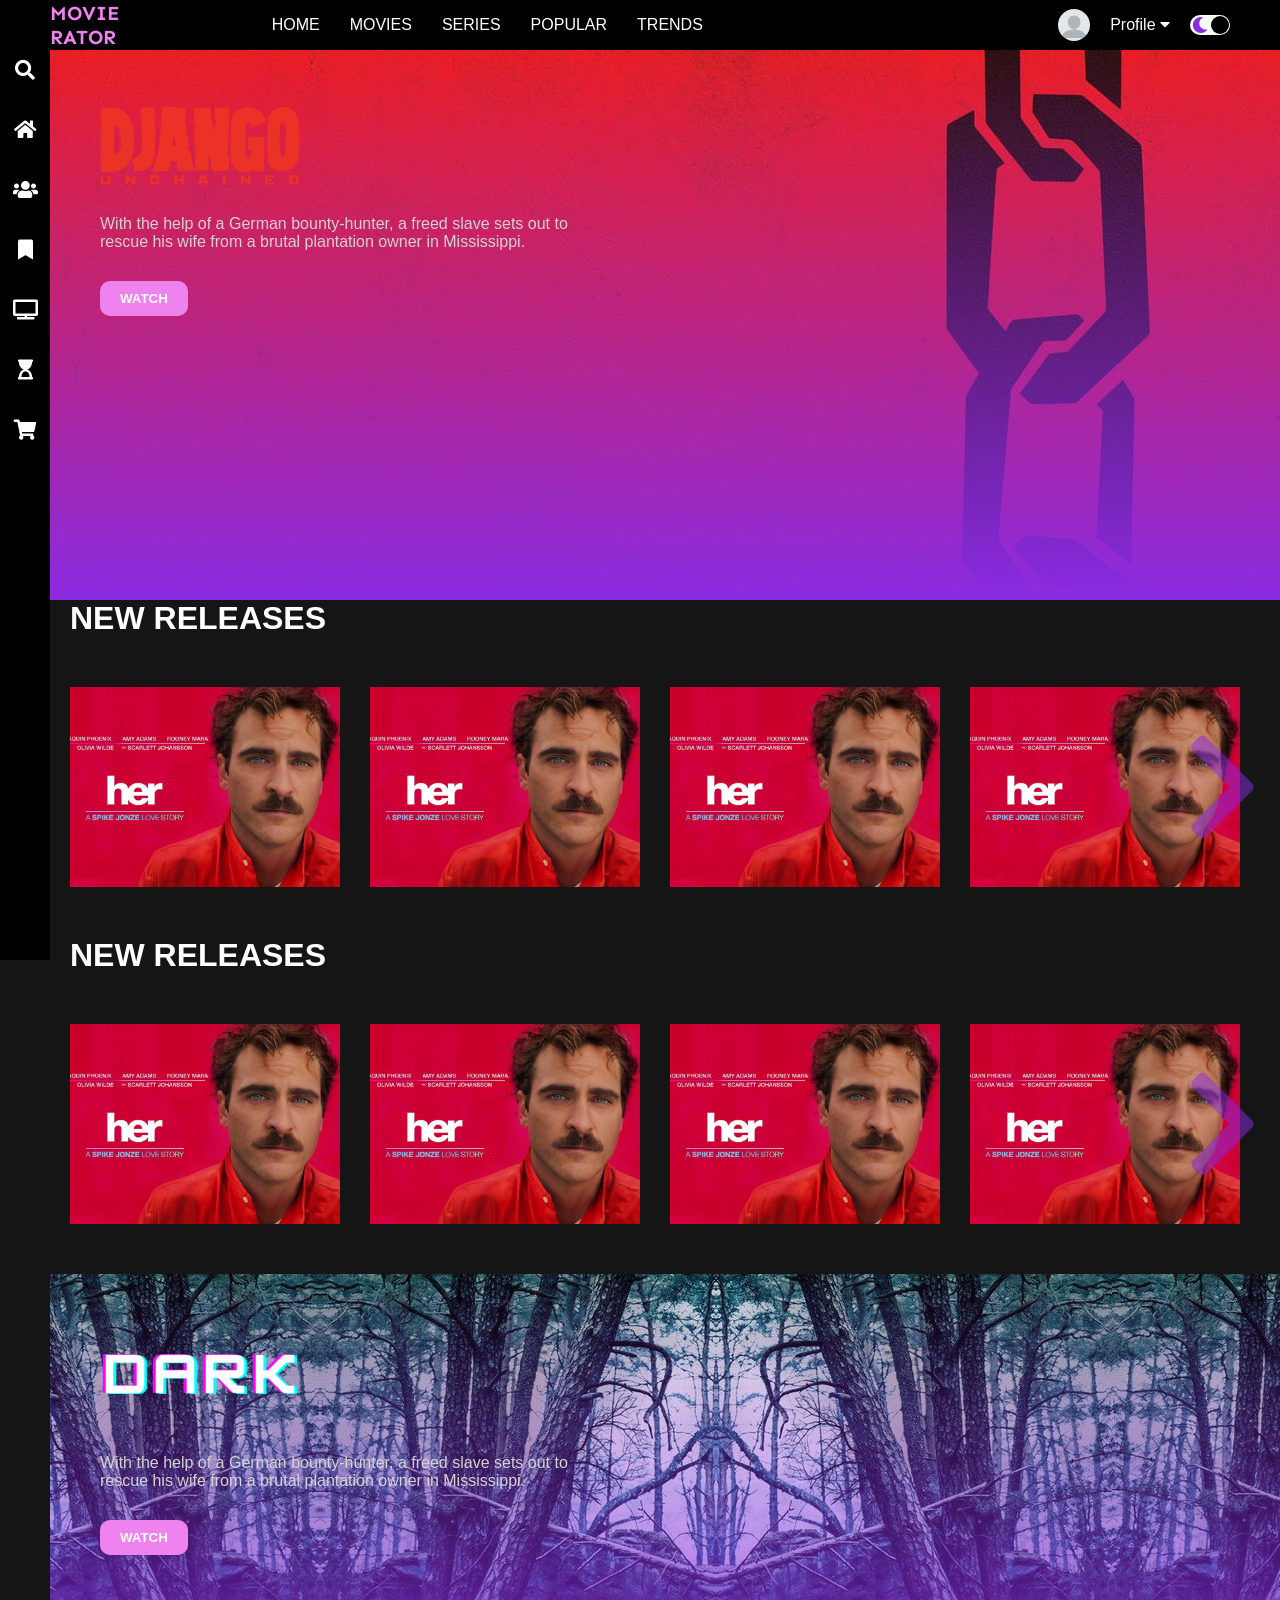
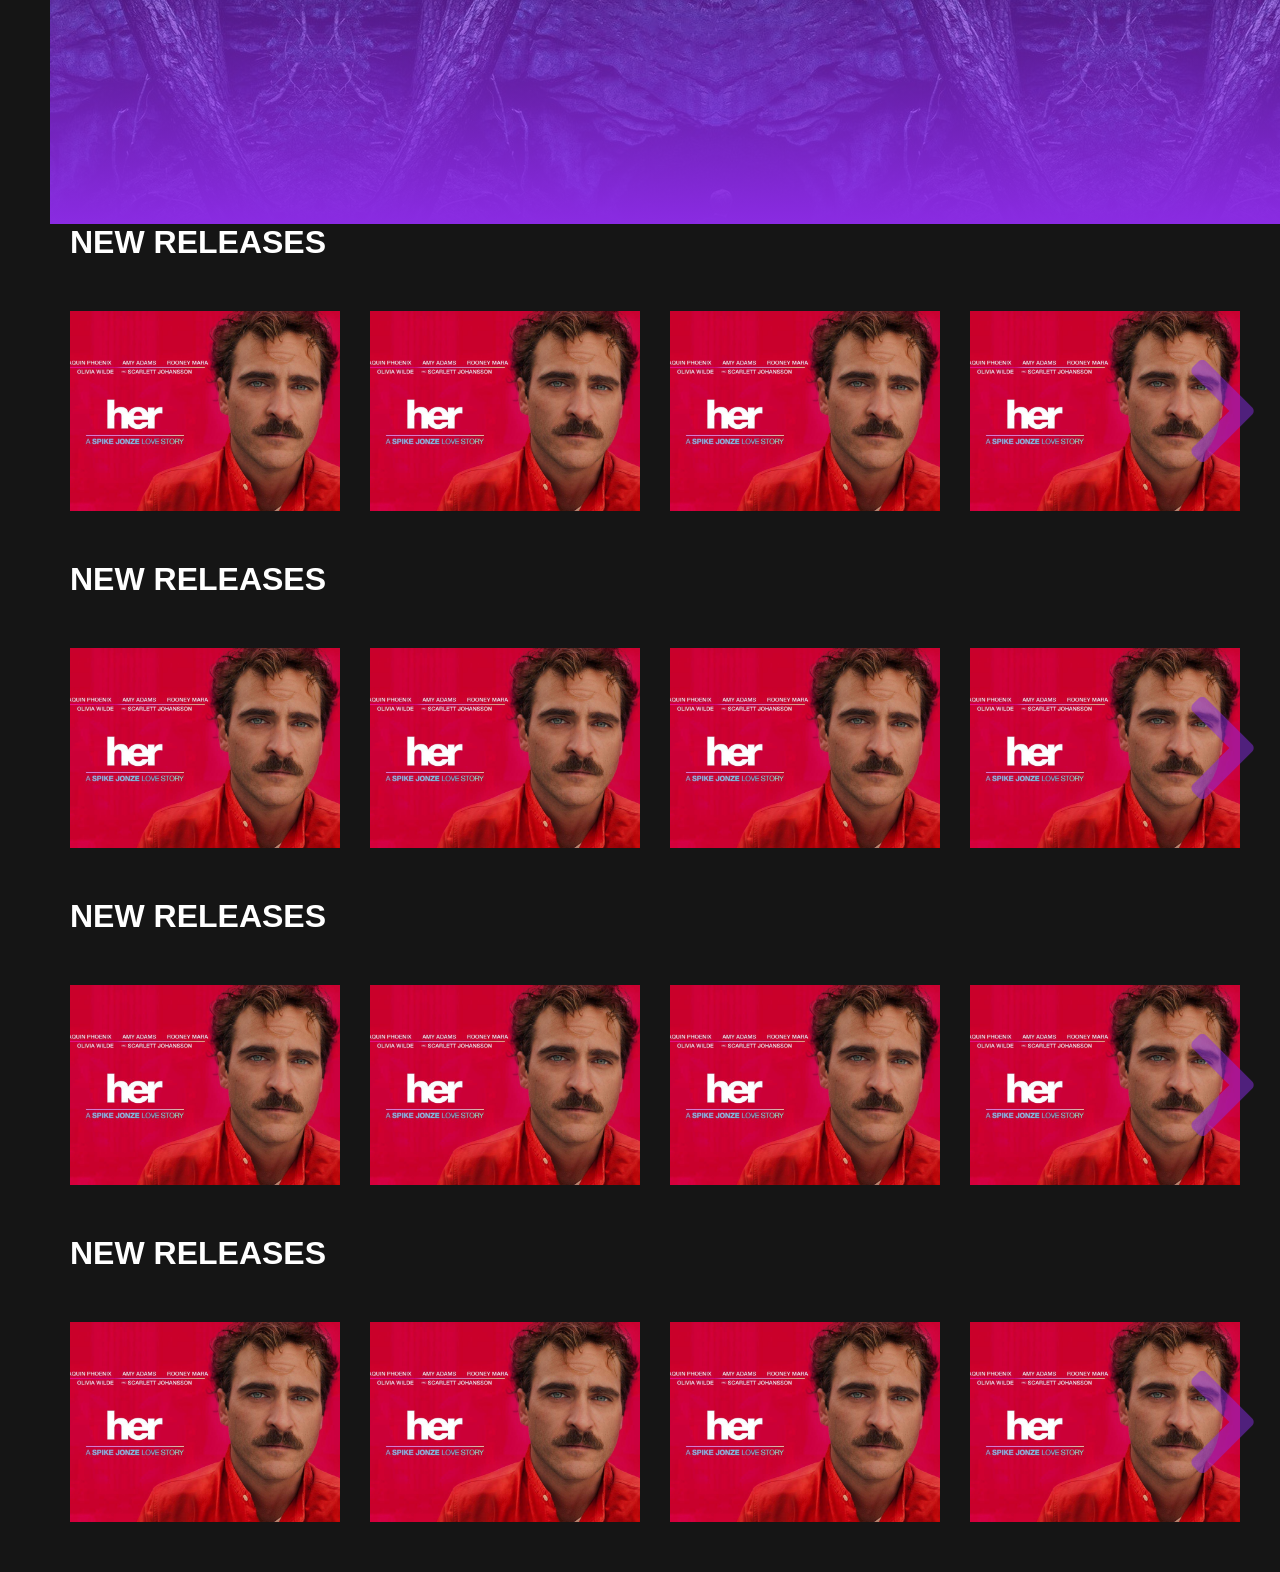
==== MOVIE-DESIGN/index.html @ 13425c0d "movie slider p1 Nexflix Movie Slider with JavaScript part 1" ====
<html lang="en">
    <head>
    <meta charset="UTF-8">
    <meta http-equiv="X-UA-Compatible" content="IE=edge">
    <meta name="viewport" content="width=device-width, initial-scale=1.0">
    <link rel="stylesheet" href="style.css">
    <link
        href="https://fonts.googleapis.com/css2?family=DM Sans:wght@100;300;400;500;700;900&family=Sen:wght@400;700;800&display=swap"
        rel="stylesheet">
    <link rel="stylesheet" href="https://cdnjs.cloudflare.com/ajax/libs/font-awesome/5.15.2/css/all.min.css">
    <title>Movie Design</title>
    </head>
    <body>
        <!--Movie Rator-->

        <div class="navbar">
            <div class="navbar-container">
                <div class="logo-container"><h1 class = "logo"> MOVIE RATOR </h1></div>
                <div class="menu-container">
                    <ul class="menu-list">
                        <li class="menu-list-item">HOME</li>
                        <li class="menu-list-item">MOVIES</li>
                        <li class="menu-list-item">SERIES</li>
                        <li class="menu-list-item">POPULAR</li>
                        <li class="menu-list-item">TRENDS</li>
                    </ul>
                </div>
                <div class="profile-container">
                    <img class="profile-picture" src="img/profilepic.png" alt="">
                    <div class="profile-text-container">
                        <span class="profile-text">Profile</span>
                        <i class="fas fa-caret-down"></i>
                    </div>
                    <div class="toggle">
                        <i class="fas fa-moon toggle-icon"></i>
                        <i class="fas fa-sun toggle-icon"></i>
                        <div class="toggle-ball"></div>
                    </div>
                </div>
            </div>
        </div>
        <div class="sidebar">
            <i class="left-menu-icon fas fa-search"></i>
            <i class="left-menu-icon fas fa-home"></i>
            <i class="left-menu-icon fas fa-users"></i>
            <i class="left-menu-icon fas fa-bookmark"></i>
            <i class="left-menu-icon fas fa-tv"></i>
            <i class="left-menu-icon fas fa-hourglass-start"></i>
            <i class="left-menu-icon fas fa-shopping-cart"></i>
        </div>
        <div class="container">
            <div class="content-container">
                <div class="featured-content" 
                style="background: linear-gradient(to bottom, rgba(0,0,0,0), blueviolet), url('img/f-1.jpg');"
                >
                    <img class="featured-title" src="img/f-t-1.png" alt="">
                    <p class="featured-desc">With the help 
                        of a German bounty-hunter, a freed slave 
                        sets out to rescue his wife from a brutal 
                        plantation owner in Mississippi.</p>   
                    <button class="featured-button">WATCH</button>         
                </div>
                <div class="movie-list-container">
                    <h1 class="movie-list-title">NEW RELEASES</h1>
                    <div class="movie-list-wrapper">
                        <div class="movie-list">
                            <div class="movie-list-item">
                                <img class="movie-list-item-img" src="img/1.jpeg" alt="">
                                <span class="movie-list-item-title">Her</span>
                                <p class="movie-list-item-desc">Her questions the 
                                    future of digital tools and humans' dependence on them, and while 
                                    the ending of the heartfelt sci-fi movie does not offer any decisive moral 
                                    lessons in technology use, it nudges viewers to consider the impact 
                                    technology might have on human relationships.</p>
                                    <button class="movie-list-item-button">WATCH</button>
                            </div>
                            <div class="movie-list-item">
                                <img class="movie-list-item-img" src="img/1.jpeg" alt="">
                                <span class="movie-list-item-title">Her</span>
                                <p class="movie-list-item-desc">Her questions the 
                                    future of digital tools and humans' dependence on them, and while 
                                    the ending of the heartfelt sci-fi movie does not offer any decisive moral 
                                    lessons in technology use, it nudges viewers to consider the impact 
                                    technology might have on human relationships.</p>
                                    <button class="movie-list-item-button">WATCH</button>
                            </div>
                            <div class="movie-list-item">
                                <img class="movie-list-item-img" src="img/1.jpeg" alt="">
                                <span class="movie-list-item-title">Her</span>
                                <p class="movie-list-item-desc">Her questions the 
                                    future of digital tools and humans' dependence on them, and while 
                                    the ending of the heartfelt sci-fi movie does not offer any decisive moral 
                                    lessons in technology use, it nudges viewers to consider the impact 
                                    technology might have on human relationships.</p>
                                    <button class="movie-list-item-button">WATCH</button>
                            </div>
                            <div class="movie-list-item">
                                <img class="movie-list-item-img" src="img/1.jpeg" alt="">
                                <span class="movie-list-item-title">Her</span>
                                <p class="movie-list-item-desc">Her questions the 
                                    future of digital tools and humans' dependence on them, and while 
                                    the ending of the heartfelt sci-fi movie does not offer any decisive moral 
                                    lessons in technology use, it nudges viewers to consider the impact 
                                    technology might have on human relationships.</p>
                                    <button class="movie-list-item-button">WATCH</button>
                            </div>
                            <div class="movie-list-item">
                                <img class="movie-list-item-img" src="img/1.jpeg" alt="">
                                <span class="movie-list-item-title">Her</span>
                                <p class="movie-list-item-desc">Her questions the 
                                    future of digital tools and humans' dependence on them, and while 
                                    the ending of the heartfelt sci-fi movie does not offer any decisive moral 
                                    lessons in technology use, it nudges viewers to consider the impact 
                                    technology might have on human relationships.</p>
                                <button class="movie-list-item-button">WATCH</button>
                            </div>
                        </div>
                        <i class="fas fa-chevron-right arrow"></i>
                    </div>
                </div>
                <div class="movie-list-container">
                    <h1 class="movie-list-title">NEW RELEASES</h1>
                    <div class="movie-list-wrapper">
                        <div class="movie-list">
                            <div class="movie-list-item">
                                <img class="movie-list-item-img" src="img/1.jpeg" alt="">
                                <span class="movie-list-item-title">Her</span>
                                <p class="movie-list-item-desc">Her questions the 
                                    future of digital tools and humans' dependence on them, and while 
                                    the ending of the heartfelt sci-fi movie does not offer any decisive moral 
                                    lessons in technology use, it nudges viewers to consider the impact 
                                    technology might have on human relationships.</p>
                                    <button class="movie-list-item-button">WATCH</button>
                            </div>
                            <div class="movie-list-item">
                                <img class="movie-list-item-img" src="img/1.jpeg" alt="">
                                <span class="movie-list-item-title">Her</span>
                                <p class="movie-list-item-desc">Her questions the 
                                    future of digital tools and humans' dependence on them, and while 
                                    the ending of the heartfelt sci-fi movie does not offer any decisive moral 
                                    lessons in technology use, it nudges viewers to consider the impact 
                                    technology might have on human relationships.</p>
                                    <button class="movie-list-item-button">WATCH</button>
                            </div>
                            <div class="movie-list-item">
                                <img class="movie-list-item-img" src="img/1.jpeg" alt="">
                                <span class="movie-list-item-title">Her</span>
                                <p class="movie-list-item-desc">Her questions the 
                                    future of digital tools and humans' dependence on them, and while 
                                    the ending of the heartfelt sci-fi movie does not offer any decisive moral 
                                    lessons in technology use, it nudges viewers to consider the impact 
                                    technology might have on human relationships.</p>
                                    <button class="movie-list-item-button">WATCH</button>
                            </div>
                            <div class="movie-list-item">
                                <img class="movie-list-item-img" src="img/1.jpeg" alt="">
                                <span class="movie-list-item-title">Her</span>
                                <p class="movie-list-item-desc">Her questions the 
                                    future of digital tools and humans' dependence on them, and while 
                                    the ending of the heartfelt sci-fi movie does not offer any decisive moral 
                                    lessons in technology use, it nudges viewers to consider the impact 
                                    technology might have on human relationships.</p>
                                    <button class="movie-list-item-button">WATCH</button>
                            </div>
                            <div class="movie-list-item">
                                <img class="movie-list-item-img" src="img/1.jpeg" alt="">
                                <span class="movie-list-item-title">Her</span>
                                <p class="movie-list-item-desc">Her questions the 
                                    future of digital tools and humans' dependence on them, and while 
                                    the ending of the heartfelt sci-fi movie does not offer any decisive moral 
                                    lessons in technology use, it nudges viewers to consider the impact 
                                    technology might have on human relationships.</p>
                                <button class="movie-list-item-button">WATCH</button>
                            </div>
                        </div>
                        <i class="fas fa-chevron-right arrow"></i>
                    </div>
                </div>
                <div class="featured-content" 
                style="background: linear-gradient(to bottom, rgba(0,0,0,0), blueviolet), url('img/f-2.jpg');"
                >
                    <img class="featured-title" src="img/f-t-2.png" alt="">
                    <p class="featured-desc">With the help 
                        of a German bounty-hunter, a freed slave 
                        sets out to rescue his wife from a brutal 
                        plantation owner in Mississippi.</p>   
                    <button class="featured-button">WATCH</button>         
                </div>
                <div class="movie-list-container">
                    <h1 class="movie-list-title">NEW RELEASES</h1>
                    <div class="movie-list-wrapper">
                        <div class="movie-list">
                            <div class="movie-list-item">
                                <img class="movie-list-item-img" src="img/1.jpeg" alt="">
                                <span class="movie-list-item-title">Her</span>
                                <p class="movie-list-item-desc">Her questions the 
                                    future of digital tools and humans' dependence on them, and while 
                                    the ending of the heartfelt sci-fi movie does not offer any decisive moral 
                                    lessons in technology use, it nudges viewers to consider the impact 
                                    technology might have on human relationships.</p>
                                    <button class="movie-list-item-button">WATCH</button>
                            </div>
                            <div class="movie-list-item">
                                <img class="movie-list-item-img" src="img/1.jpeg" alt="">
                                <span class="movie-list-item-title">Her</span>
                                <p class="movie-list-item-desc">Her questions the 
                                    future of digital tools and humans' dependence on them, and while 
                                    the ending of the heartfelt sci-fi movie does not offer any decisive moral 
                                    lessons in technology use, it nudges viewers to consider the impact 
                                    technology might have on human relationships.</p>
                                    <button class="movie-list-item-button">WATCH</button>
                            </div>
                            <div class="movie-list-item">
                                <img class="movie-list-item-img" src="img/1.jpeg" alt="">
                                <span class="movie-list-item-title">Her</span>
                                <p class="movie-list-item-desc">Her questions the 
                                    future of digital tools and humans' dependence on them, and while 
                                    the ending of the heartfelt sci-fi movie does not offer any decisive moral 
                                    lessons in technology use, it nudges viewers to consider the impact 
                                    technology might have on human relationships.</p>
                                    <button class="movie-list-item-button">WATCH</button>
                            </div>
                            <div class="movie-list-item">
                                <img class="movie-list-item-img" src="img/1.jpeg" alt="">
                                <span class="movie-list-item-title">Her</span>
                                <p class="movie-list-item-desc">Her questions the 
                                    future of digital tools and humans' dependence on them, and while 
                                    the ending of the heartfelt sci-fi movie does not offer any decisive moral 
                                    lessons in technology use, it nudges viewers to consider the impact 
                                    technology might have on human relationships.</p>
                                    <button class="movie-list-item-button">WATCH</button>
                            </div>
                            <div class="movie-list-item">
                                <img class="movie-list-item-img" src="img/1.jpeg" alt="">
                                <span class="movie-list-item-title">Her</span>
                                <p class="movie-list-item-desc">Her questions the 
                                    future of digital tools and humans' dependence on them, and while 
                                    the ending of the heartfelt sci-fi movie does not offer any decisive moral 
                                    lessons in technology use, it nudges viewers to consider the impact 
                                    technology might have on human relationships.</p>
                                <button class="movie-list-item-button">WATCH</button>
                            </div>
                        </div>
                        <i class="fas fa-chevron-right arrow"></i>
                    </div>
                </div>
                <div class="movie-list-container">
                    <h1 class="movie-list-title">NEW RELEASES</h1>
                    <div class="movie-list-wrapper">
                        <div class="movie-list">
                            <div class="movie-list-item">
                                <img class="movie-list-item-img" src="img/1.jpeg" alt="">
                                <span class="movie-list-item-title">Her</span>
                                <p class="movie-list-item-desc">Her questions the 
                                    future of digital tools and humans' dependence on them, and while 
                                    the ending of the heartfelt sci-fi movie does not offer any decisive moral 
                                    lessons in technology use, it nudges viewers to consider the impact 
                                    technology might have on human relationships.</p>
                                    <button class="movie-list-item-button">WATCH</button>
                            </div>
                            <div class="movie-list-item">
                                <img class="movie-list-item-img" src="img/1.jpeg" alt="">
                                <span class="movie-list-item-title">Her</span>
                                <p class="movie-list-item-desc">Her questions the 
                                    future of digital tools and humans' dependence on them, and while 
                                    the ending of the heartfelt sci-fi movie does not offer any decisive moral 
                                    lessons in technology use, it nudges viewers to consider the impact 
                                    technology might have on human relationships.</p>
                                    <button class="movie-list-item-button">WATCH</button>
                            </div>
                            <div class="movie-list-item">
                                <img class="movie-list-item-img" src="img/1.jpeg" alt="">
                                <span class="movie-list-item-title">Her</span>
                                <p class="movie-list-item-desc">Her questions the 
                                    future of digital tools and humans' dependence on them, and while 
                                    the ending of the heartfelt sci-fi movie does not offer any decisive moral 
                                    lessons in technology use, it nudges viewers to consider the impact 
                                    technology might have on human relationships.</p>
                                    <button class="movie-list-item-button">WATCH</button>
                            </div>
                            <div class="movie-list-item">
                                <img class="movie-list-item-img" src="img/1.jpeg" alt="">
                                <span class="movie-list-item-title">Her</span>
                                <p class="movie-list-item-desc">Her questions the 
                                    future of digital tools and humans' dependence on them, and while 
                                    the ending of the heartfelt sci-fi movie does not offer any decisive moral 
                                    lessons in technology use, it nudges viewers to consider the impact 
                                    technology might have on human relationships.</p>
                                    <button class="movie-list-item-button">WATCH</button>
                            </div>
                            <div class="movie-list-item">
                                <img class="movie-list-item-img" src="img/1.jpeg" alt="">
                                <span class="movie-list-item-title">Her</span>
                                <p class="movie-list-item-desc">Her questions the 
                                    future of digital tools and humans' dependence on them, and while 
                                    the ending of the heartfelt sci-fi movie does not offer any decisive moral 
                                    lessons in technology use, it nudges viewers to consider the impact 
                                    technology might have on human relationships.</p>
                                <button class="movie-list-item-button">WATCH</button>
                            </div>
                        </div>
                        <i class="fas fa-chevron-right arrow"></i>
                    </div>
                </div>
                <div class="movie-list-container">
                    <h1 class="movie-list-title">NEW RELEASES</h1>
                    <div class="movie-list-wrapper">
                        <div class="movie-list">
                            <div class="movie-list-item">
                                <img class="movie-list-item-img" src="img/1.jpeg" alt="">
                                <span class="movie-list-item-title">Her</span>
                                <p class="movie-list-item-desc">Her questions the 
                                    future of digital tools and humans' dependence on them, and while 
                                    the ending of the heartfelt sci-fi movie does not offer any decisive moral 
                                    lessons in technology use, it nudges viewers to consider the impact 
                                    technology might have on human relationships.</p>
                                    <button class="movie-list-item-button">WATCH</button>
                            </div>
                            <div class="movie-list-item">
                                <img class="movie-list-item-img" src="img/1.jpeg" alt="">
                                <span class="movie-list-item-title">Her</span>
                                <p class="movie-list-item-desc">Her questions the 
                                    future of digital tools and humans' dependence on them, and while 
                                    the ending of the heartfelt sci-fi movie does not offer any decisive moral 
                                    lessons in technology use, it nudges viewers to consider the impact 
                                    technology might have on human relationships.</p>
                                    <button class="movie-list-item-button">WATCH</button>
                            </div>
                            <div class="movie-list-item">
                                <img class="movie-list-item-img" src="img/1.jpeg" alt="">
                                <span class="movie-list-item-title">Her</span>
                                <p class="movie-list-item-desc">Her questions the 
                                    future of digital tools and humans' dependence on them, and while 
                                    the ending of the heartfelt sci-fi movie does not offer any decisive moral 
                                    lessons in technology use, it nudges viewers to consider the impact 
                                    technology might have on human relationships.</p>
                                    <button class="movie-list-item-button">WATCH</button>
                            </div>
                            <div class="movie-list-item">
                                <img class="movie-list-item-img" src="img/1.jpeg" alt="">
                                <span class="movie-list-item-title">Her</span>
                                <p class="movie-list-item-desc">Her questions the 
                                    future of digital tools and humans' dependence on them, and while 
                                    the ending of the heartfelt sci-fi movie does not offer any decisive moral 
                                    lessons in technology use, it nudges viewers to consider the impact 
                                    technology might have on human relationships.</p>
                                    <button class="movie-list-item-button">WATCH</button>
                            </div>
                            <div class="movie-list-item">
                                <img class="movie-list-item-img" src="img/1.jpeg" alt="">
                                <span class="movie-list-item-title">Her</span>
                                <p class="movie-list-item-desc">Her questions the 
                                    future of digital tools and humans' dependence on them, and while 
                                    the ending of the heartfelt sci-fi movie does not offer any decisive moral 
                                    lessons in technology use, it nudges viewers to consider the impact 
                                    technology might have on human relationships.</p>
                                <button class="movie-list-item-button">WATCH</button>
                            </div>
                        </div>
                        <i class="fas fa-chevron-right arrow"></i>
                    </div>
                </div>
                <div class="movie-list-container">
                    <h1 class="movie-list-title">NEW RELEASES</h1>
                    <div class="movie-list-wrapper">
                        <div class="movie-list">
                            <div class="movie-list-item">
                                <img class="movie-list-item-img" src="img/1.jpeg" alt="">
                                <span class="movie-list-item-title">Her</span>
                                <p class="movie-list-item-desc">Her questions the 
                                    future of digital tools and humans' dependence on them, and while 
                                    the ending of the heartfelt sci-fi movie does not offer any decisive moral 
                                    lessons in technology use, it nudges viewers to consider the impact 
                                    technology might have on human relationships.</p>
                                    <button class="movie-list-item-button">WATCH</button>
                            </div>
                            <div class="movie-list-item">
                                <img class="movie-list-item-img" src="img/1.jpeg" alt="">
                                <span class="movie-list-item-title">Her</span>
                                <p class="movie-list-item-desc">Her questions the 
                                    future of digital tools and humans' dependence on them, and while 
                                    the ending of the heartfelt sci-fi movie does not offer any decisive moral 
                                    lessons in technology use, it nudges viewers to consider the impact 
                                    technology might have on human relationships.</p>
                                    <button class="movie-list-item-button">WATCH</button>
                            </div>
                            <div class="movie-list-item">
                                <img class="movie-list-item-img" src="img/1.jpeg" alt="">
                                <span class="movie-list-item-title">Her</span>
                                <p class="movie-list-item-desc">Her questions the 
                                    future of digital tools and humans' dependence on them, and while 
                                    the ending of the heartfelt sci-fi movie does not offer any decisive moral 
                                    lessons in technology use, it nudges viewers to consider the impact 
                                    technology might have on human relationships.</p>
                                    <button class="movie-list-item-button">WATCH</button>
                            </div>
                            <div class="movie-list-item">
                                <img class="movie-list-item-img" src="img/1.jpeg" alt="">
                                <span class="movie-list-item-title">Her</span>
                                <p class="movie-list-item-desc">Her questions the 
                                    future of digital tools and humans' dependence on them, and while 
                                    the ending of the heartfelt sci-fi movie does not offer any decisive moral 
                                    lessons in technology use, it nudges viewers to consider the impact 
                                    technology might have on human relationships.</p>
                                    <button class="movie-list-item-button">WATCH</button>
                            </div>
                            <div class="movie-list-item">
                                <img class="movie-list-item-img" src="img/1.jpeg" alt="">
                                <span class="movie-list-item-title">Her</span>
                                <p class="movie-list-item-desc">Her questions the 
                                    future of digital tools and humans' dependence on them, and while 
                                    the ending of the heartfelt sci-fi movie does not offer any decisive moral 
                                    lessons in technology use, it nudges viewers to consider the impact 
                                    technology might have on human relationships.</p>
                                <button class="movie-list-item-button">WATCH</button>
                            </div>
                        </div>
                        <i class="fas fa-chevron-right arrow"></i>
                    </div>
                </div>
            </div>
        </div>
        <script src="app.js"></script>
    </body>
</html>
---- MOVIE-DESIGN/style.css ----
*{ /* entire document*/
    margin: 0;
}

body {
    font-family: 'DM Sans Bold', sans-serif;
}

.navbar{
    width: 100%;
    height: 50px;
    background-color: black;
    color: white;

}

.navbar-container{
    display: flex; 
    align-items: center;
    background-color: black;
    padding: 0 50px; 
    height: 100%;
}

.logo-container{
    flex: 1;
    font-size: 10px;
    color: violet;
}

.logo{
    font-family: 'Sen', sans-serif;    
}

.menu-container{
    flex: 6;
    padding: 0 65px;
}

.menu-list{
    display: flex;
    list-style: none;
}

.menu-list-item{
    margin-right: 30px;
}

.profile-container{
    flex: 2;
    display: flex;
    align-items: center;
    justify-content: flex-end;
}
.profile-text-container{
    margin: 0 20px;
}
.profile-picture{
    width: 32px;
    height: 32px;
    border-radius: 50%;
    object-fit: cover;
}
.toggle{
    width: 40px;    
    height: 20px;
    background-color: white;
    border-radius: 30px;
    display: flex;
    align-items: center;
    justify-content: space-around;
    position: relative;
}
.toggle-icon{
    color: blueviolet;
}
.toggle-ball{
    width: 18px;
    height: 18px;
    background-color: black;
    position: absolute;
    right: 1px;
    border-radius: 50%;
    cursor: pointer;
}
.sidebar{
    width: 50px;
    height: 100%;
    background-color: black;
    position: fixed;
    top: 0;
    display: flex;
    flex-direction: column;
    align-items: center;
    padding-top: 60px;
}
.left-menu-icon{
    color: white;
    font-size: 20px;
    margin-bottom: 40px;
}
.container{
    background-color: #151515;
    min-height: calc(100vh - 50px);
    color: white;
}
.content-container{
    margin-left: 50px;
}
.featured-content{
    height: 50vh;
    padding: 50px;
}
.featured-title{
   width: 200px; 
}
.featured-desc{
    width: 500px;
    color: lightgrey;
    margin: 30px 0;
}
.featured-button{
    background-color: violet;
    color: white;
    padding: 10px 20px;
    border-radius: 10px;
    border: none;
    outline: none;
    font-weight: bold;
}
.movie-list-container{
    padding: 0 20px;
}
.movie-list-wrapper{
    position: relative;
    overflow: hidden;
}
.movie-list{
    display: flex;
    align-items: center;
    height: 300px;
    transform: translateX(0);
}
.movie-list-item{
    margin-right: 30px;
    position: relative;
}
.movie-list-item:hover .movie-list-item-img {
    transform: scale(1.2);
    margin: 0 30px;
    opacity: 0.5;
}

.movie-list-item:hover .movie-list-item-title, 
.movie-list-item:hover .movie-list-item-desc,
.movie-list-item:hover .movie-list-item-button{
    opacity: 1;
}

.movie-list-item-img{
    transition: all 1s ease-in-out;
    width: 270px;
    height: 200px;
    object-fit: cover;
}
.movie-list-item-title{
    background-color: #333;
    padding: 0 10px;
    font-size: 32px;
    font-weight: bold;
    position: absolute;
    top: 10%;
    left: 50px;
    opacity: 0;
    transition: 1s all ease-in-out;
}

.movie-list-item-desc{
    background-color: #333;
    padding: 10px;
    font-size: 14px;
    position: absolute;
    top: 30%;
    left: 50px;
    width: 230px;
    opacity: 0;
    transition: 1s all ease-in-out;
}

.movie-list-item-button{
    padding: 10px;
    background-color: blueviolet;
    color: white;
    border-radius: 10px;
    outline: none;
    border: none;
    cursor: pointer;
    position: absolute;
    bottom: 20px;
    left: 50px;
    opacity: 0;
    transition: 1s all ease-in-out;
}

.arrow{
    font-size: 120px;
    position: absolute;
    top: 90px;
    right: 0;
    color: blueviolet;
    opacity: .5;
    cursor: pointer;
}
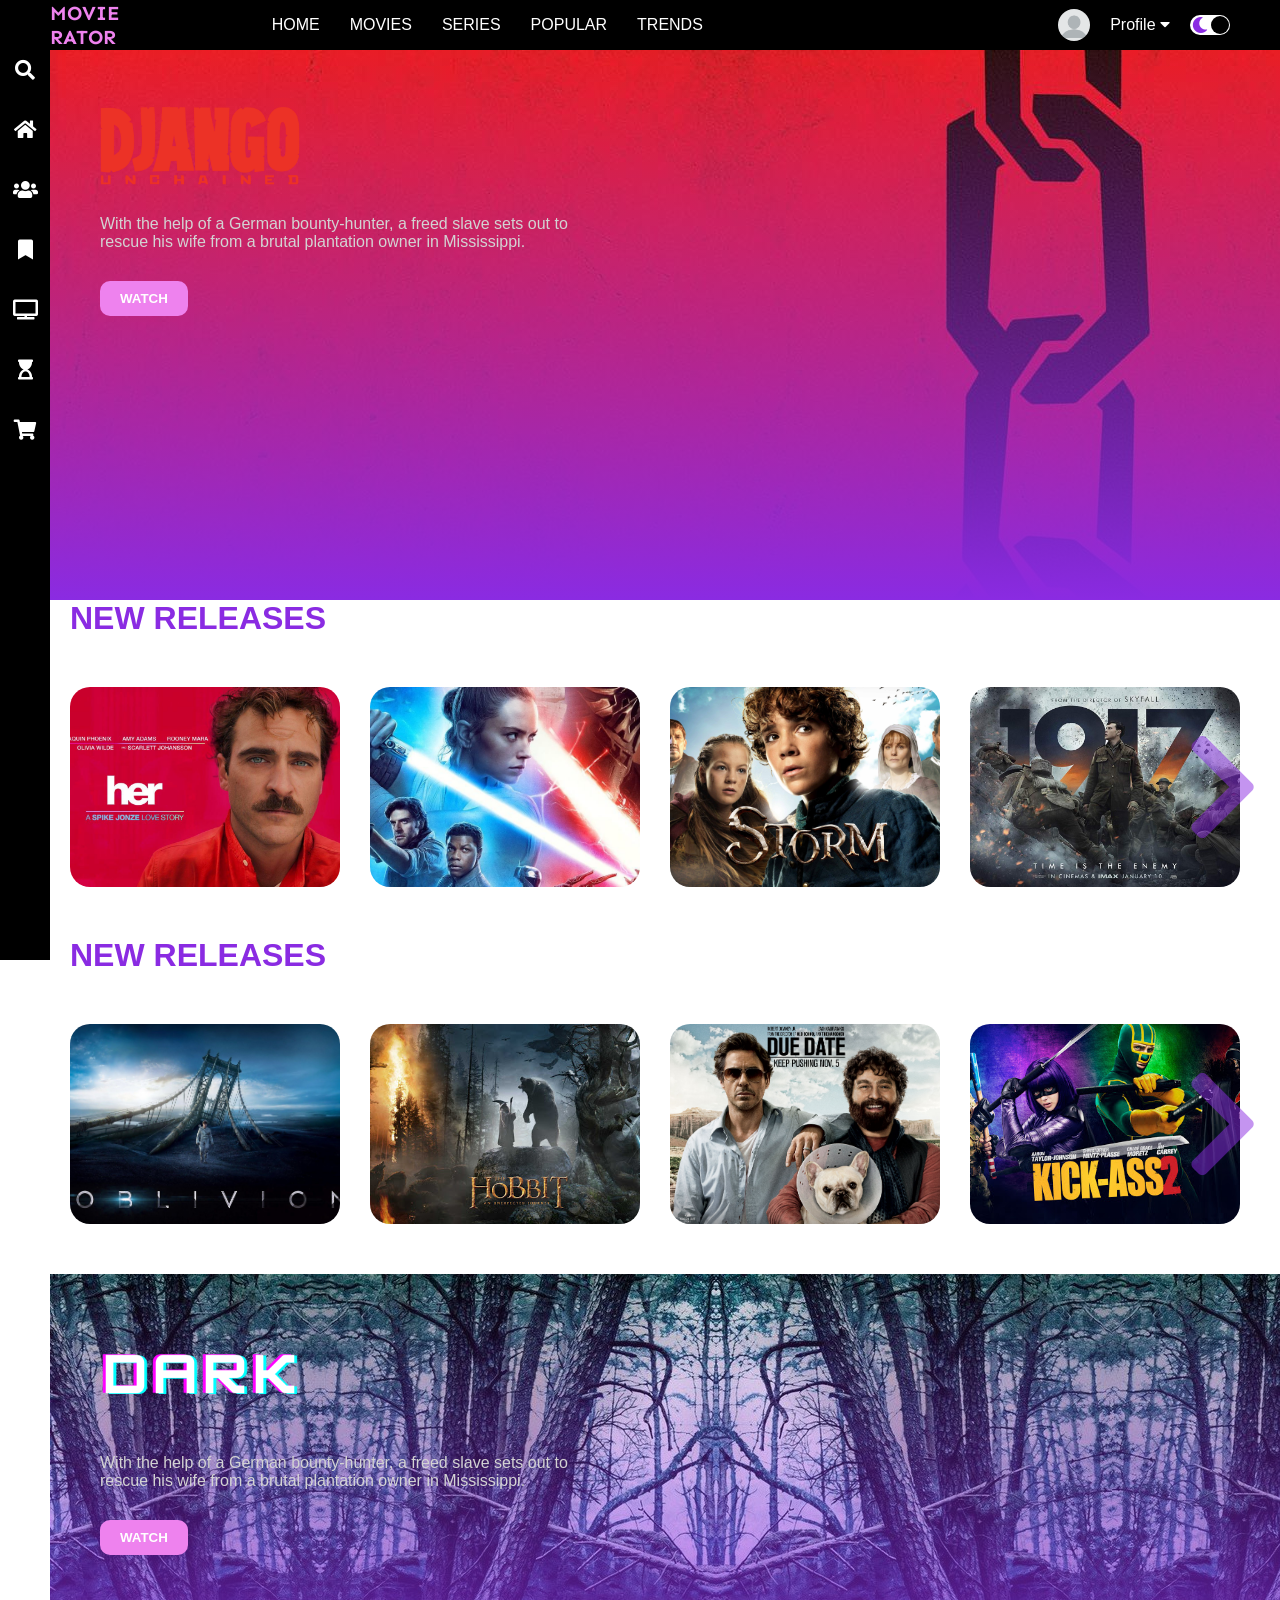
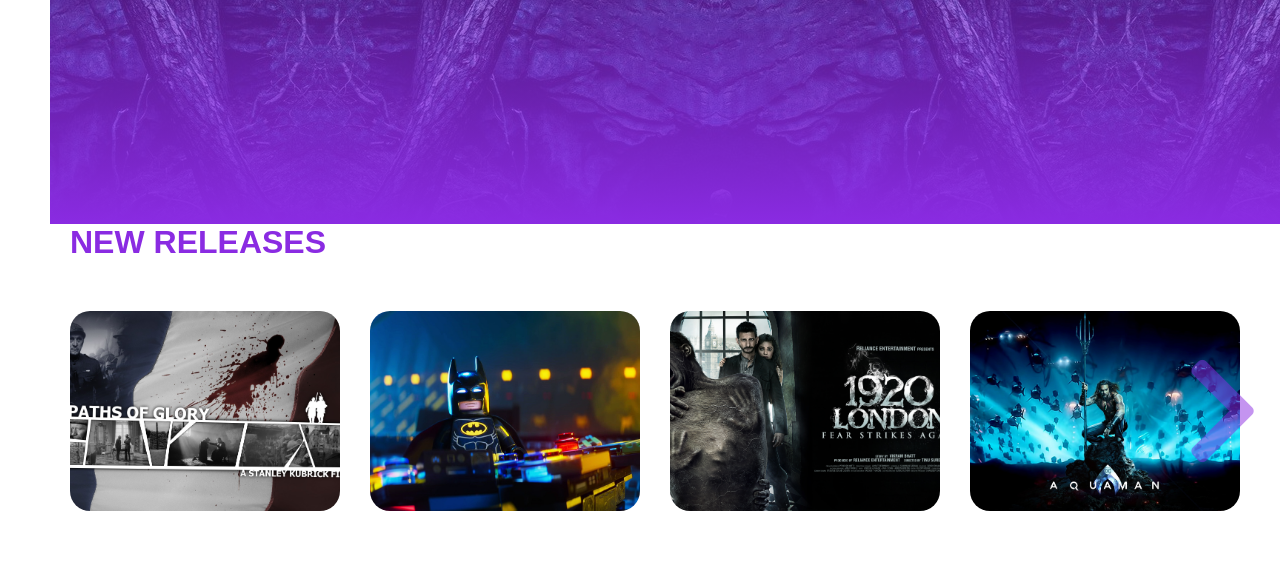
==== commit 6646e7a5: "movie slider fp  Nexflix Movie Slider with JavaScript finished and started Adding Dark Mode with Jav" ====
--- a/MOVIE-DESIGN/index.html
+++ b/MOVIE-DESIGN/index.html
@@ -75,37 +75,57 @@
                                     <button class="movie-list-item-button">WATCH</button>
                             </div>
                             <div class="movie-list-item">
-                                <img class="movie-list-item-img" src="img/1.jpeg" alt="">
-                                <span class="movie-list-item-title">Her</span>
-                                <p class="movie-list-item-desc">Her questions the 
-                                    future of digital tools and humans' dependence on them, and while 
-                                    the ending of the heartfelt sci-fi movie does not offer any decisive moral 
-                                    lessons in technology use, it nudges viewers to consider the impact 
-                                    technology might have on human relationships.</p>
-                                    <button class="movie-list-item-button">WATCH</button>
-                            </div>
-                            <div class="movie-list-item">
-                                <img class="movie-list-item-img" src="img/1.jpeg" alt="">
-                                <span class="movie-list-item-title">Her</span>
-                                <p class="movie-list-item-desc">Her questions the 
-                                    future of digital tools and humans' dependence on them, and while 
-                                    the ending of the heartfelt sci-fi movie does not offer any decisive moral 
-                                    lessons in technology use, it nudges viewers to consider the impact 
-                                    technology might have on human relationships.</p>
-                                    <button class="movie-list-item-button">WATCH</button>
-                            </div>
-                            <div class="movie-list-item">
-                                <img class="movie-list-item-img" src="img/1.jpeg" alt="">
-                                <span class="movie-list-item-title">Her</span>
-                                <p class="movie-list-item-desc">Her questions the 
-                                    future of digital tools and humans' dependence on them, and while 
-                                    the ending of the heartfelt sci-fi movie does not offer any decisive moral 
-                                    lessons in technology use, it nudges viewers to consider the impact 
-                                    technology might have on human relationships.</p>
-                                    <button class="movie-list-item-button">WATCH</button>
-                            </div>
-                            <div class="movie-list-item">
-                                <img class="movie-list-item-img" src="img/1.jpeg" alt="">
+                                <img class="movie-list-item-img" src="img/2.jpeg" alt="">
+                                <span class="movie-list-item-title">Her</span>
+                                <p class="movie-list-item-desc">Her questions the 
+                                    future of digital tools and humans' dependence on them, and while 
+                                    the ending of the heartfelt sci-fi movie does not offer any decisive moral 
+                                    lessons in technology use, it nudges viewers to consider the impact 
+                                    technology might have on human relationships.</p>
+                                    <button class="movie-list-item-button">WATCH</button>
+                            </div>
+                            <div class="movie-list-item">
+                                <img class="movie-list-item-img" src="img/3.jpg" alt="">
+                                <span class="movie-list-item-title">Her</span>
+                                <p class="movie-list-item-desc">Her questions the 
+                                    future of digital tools and humans' dependence on them, and while 
+                                    the ending of the heartfelt sci-fi movie does not offer any decisive moral 
+                                    lessons in technology use, it nudges viewers to consider the impact 
+                                    technology might have on human relationships.</p>
+                                    <button class="movie-list-item-button">WATCH</button>
+                            </div>
+                            <div class="movie-list-item">
+                                <img class="movie-list-item-img" src="img/4.jpg" alt="">
+                                <span class="movie-list-item-title">Her</span>
+                                <p class="movie-list-item-desc">Her questions the 
+                                    future of digital tools and humans' dependence on them, and while 
+                                    the ending of the heartfelt sci-fi movie does not offer any decisive moral 
+                                    lessons in technology use, it nudges viewers to consider the impact 
+                                    technology might have on human relationships.</p>
+                                    <button class="movie-list-item-button">WATCH</button>
+                            </div>
+                            <div class="movie-list-item">
+                                <img class="movie-list-item-img" src="img/5.jpg" alt="">
+                                <span class="movie-list-item-title">Her</span>
+                                <p class="movie-list-item-desc">Her questions the 
+                                    future of digital tools and humans' dependence on them, and while 
+                                    the ending of the heartfelt sci-fi movie does not offer any decisive moral 
+                                    lessons in technology use, it nudges viewers to consider the impact 
+                                    technology might have on human relationships.</p>
+                                <button class="movie-list-item-button">WATCH</button>
+                            </div>
+                            <div class="movie-list-item">
+                                <img class="movie-list-item-img" src="img/6.jpg" alt="">
+                                <span class="movie-list-item-title">Her</span>
+                                <p class="movie-list-item-desc">Her questions the 
+                                    future of digital tools and humans' dependence on them, and while 
+                                    the ending of the heartfelt sci-fi movie does not offer any decisive moral 
+                                    lessons in technology use, it nudges viewers to consider the impact 
+                                    technology might have on human relationships.</p>
+                                <button class="movie-list-item-button">WATCH</button>
+                            </div>
+                            <div class="movie-list-item">
+                                <img class="movie-list-item-img" src="img/7.jpg" alt="">
                                 <span class="movie-list-item-title">Her</span>
                                 <p class="movie-list-item-desc">Her questions the 
                                     future of digital tools and humans' dependence on them, and while 
@@ -123,47 +143,57 @@
                     <div class="movie-list-wrapper">
                         <div class="movie-list">
                             <div class="movie-list-item">
-                                <img class="movie-list-item-img" src="img/1.jpeg" alt="">
-                                <span class="movie-list-item-title">Her</span>
-                                <p class="movie-list-item-desc">Her questions the 
-                                    future of digital tools and humans' dependence on them, and while 
-                                    the ending of the heartfelt sci-fi movie does not offer any decisive moral 
-                                    lessons in technology use, it nudges viewers to consider the impact 
-                                    technology might have on human relationships.</p>
-                                    <button class="movie-list-item-button">WATCH</button>
-                            </div>
-                            <div class="movie-list-item">
-                                <img class="movie-list-item-img" src="img/1.jpeg" alt="">
-                                <span class="movie-list-item-title">Her</span>
-                                <p class="movie-list-item-desc">Her questions the 
-                                    future of digital tools and humans' dependence on them, and while 
-                                    the ending of the heartfelt sci-fi movie does not offer any decisive moral 
-                                    lessons in technology use, it nudges viewers to consider the impact 
-                                    technology might have on human relationships.</p>
-                                    <button class="movie-list-item-button">WATCH</button>
-                            </div>
-                            <div class="movie-list-item">
-                                <img class="movie-list-item-img" src="img/1.jpeg" alt="">
-                                <span class="movie-list-item-title">Her</span>
-                                <p class="movie-list-item-desc">Her questions the 
-                                    future of digital tools and humans' dependence on them, and while 
-                                    the ending of the heartfelt sci-fi movie does not offer any decisive moral 
-                                    lessons in technology use, it nudges viewers to consider the impact 
-                                    technology might have on human relationships.</p>
-                                    <button class="movie-list-item-button">WATCH</button>
-                            </div>
-                            <div class="movie-list-item">
-                                <img class="movie-list-item-img" src="img/1.jpeg" alt="">
-                                <span class="movie-list-item-title">Her</span>
-                                <p class="movie-list-item-desc">Her questions the 
-                                    future of digital tools and humans' dependence on them, and while 
-                                    the ending of the heartfelt sci-fi movie does not offer any decisive moral 
-                                    lessons in technology use, it nudges viewers to consider the impact 
-                                    technology might have on human relationships.</p>
-                                    <button class="movie-list-item-button">WATCH</button>
-                            </div>
-                            <div class="movie-list-item">
-                                <img class="movie-list-item-img" src="img/1.jpeg" alt="">
+                                <img class="movie-list-item-img" src="img/8.jpg" alt="">
+                                <span class="movie-list-item-title">Her</span>
+                                <p class="movie-list-item-desc">Her questions the 
+                                    future of digital tools and humans' dependence on them, and while 
+                                    the ending of the heartfelt sci-fi movie does not offer any decisive moral 
+                                    lessons in technology use, it nudges viewers to consider the impact 
+                                    technology might have on human relationships.</p>
+                                <button class="movie-list-item-button">WATCH</button>
+                            </div>
+                            <div class="movie-list-item">
+                                <img class="movie-list-item-img" src="img/9.jpg" alt="">
+                                <span class="movie-list-item-title">Her</span>
+                                <p class="movie-list-item-desc">Her questions the 
+                                    future of digital tools and humans' dependence on them, and while 
+                                    the ending of the heartfelt sci-fi movie does not offer any decisive moral 
+                                    lessons in technology use, it nudges viewers to consider the impact 
+                                    technology might have on human relationships.</p>
+                                <button class="movie-list-item-button">WATCH</button>
+                            </div>
+                            <div class="movie-list-item">
+                                <img class="movie-list-item-img" src="img/10.jpg" alt="">
+                                <span class="movie-list-item-title">Her</span>
+                                <p class="movie-list-item-desc">Her questions the 
+                                    future of digital tools and humans' dependence on them, and while 
+                                    the ending of the heartfelt sci-fi movie does not offer any decisive moral 
+                                    lessons in technology use, it nudges viewers to consider the impact 
+                                    technology might have on human relationships.</p>
+                                    <button class="movie-list-item-button">WATCH</button>
+                            </div>
+                            <div class="movie-list-item">
+                                <img class="movie-list-item-img" src="img/11.jpg" alt="">
+                                <span class="movie-list-item-title">Her</span>
+                                <p class="movie-list-item-desc">Her questions the 
+                                    future of digital tools and humans' dependence on them, and while 
+                                    the ending of the heartfelt sci-fi movie does not offer any decisive moral 
+                                    lessons in technology use, it nudges viewers to consider the impact 
+                                    technology might have on human relationships.</p>
+                                    <button class="movie-list-item-button">WATCH</button>
+                            </div>
+                            <div class="movie-list-item">
+                                <img class="movie-list-item-img" src="img/12.jpg" alt="">
+                                <span class="movie-list-item-title">Her</span>
+                                <p class="movie-list-item-desc">Her questions the 
+                                    future of digital tools and humans' dependence on them, and while 
+                                    the ending of the heartfelt sci-fi movie does not offer any decisive moral 
+                                    lessons in technology use, it nudges viewers to consider the impact 
+                                    technology might have on human relationships.</p>
+                                <button class="movie-list-item-button">WATCH</button>
+                            </div>
+                            <div class="movie-list-item">
+                                <img class="movie-list-item-img" src="img/13.jpg" alt="">
                                 <span class="movie-list-item-title">Her</span>
                                 <p class="movie-list-item-desc">Her questions the 
                                     future of digital tools and humans' dependence on them, and while 
@@ -189,49 +219,59 @@
                 <div class="movie-list-container">
                     <h1 class="movie-list-title">NEW RELEASES</h1>
                     <div class="movie-list-wrapper">
-                        <div class="movie-list">
-                            <div class="movie-list-item">
-                                <img class="movie-list-item-img" src="img/1.jpeg" alt="">
-                                <span class="movie-list-item-title">Her</span>
-                                <p class="movie-list-item-desc">Her questions the 
-                                    future of digital tools and humans' dependence on them, and while 
-                                    the ending of the heartfelt sci-fi movie does not offer any decisive moral 
-                                    lessons in technology use, it nudges viewers to consider the impact 
-                                    technology might have on human relationships.</p>
-                                    <button class="movie-list-item-button">WATCH</button>
-                            </div>
-                            <div class="movie-list-item">
-                                <img class="movie-list-item-img" src="img/1.jpeg" alt="">
-                                <span class="movie-list-item-title">Her</span>
-                                <p class="movie-list-item-desc">Her questions the 
-                                    future of digital tools and humans' dependence on them, and while 
-                                    the ending of the heartfelt sci-fi movie does not offer any decisive moral 
-                                    lessons in technology use, it nudges viewers to consider the impact 
-                                    technology might have on human relationships.</p>
-                                    <button class="movie-list-item-button">WATCH</button>
-                            </div>
-                            <div class="movie-list-item">
-                                <img class="movie-list-item-img" src="img/1.jpeg" alt="">
-                                <span class="movie-list-item-title">Her</span>
-                                <p class="movie-list-item-desc">Her questions the 
-                                    future of digital tools and humans' dependence on them, and while 
-                                    the ending of the heartfelt sci-fi movie does not offer any decisive moral 
-                                    lessons in technology use, it nudges viewers to consider the impact 
-                                    technology might have on human relationships.</p>
-                                    <button class="movie-list-item-button">WATCH</button>
-                            </div>
-                            <div class="movie-list-item">
-                                <img class="movie-list-item-img" src="img/1.jpeg" alt="">
-                                <span class="movie-list-item-title">Her</span>
-                                <p class="movie-list-item-desc">Her questions the 
-                                    future of digital tools and humans' dependence on them, and while 
-                                    the ending of the heartfelt sci-fi movie does not offer any decisive moral 
-                                    lessons in technology use, it nudges viewers to consider the impact 
-                                    technology might have on human relationships.</p>
-                                    <button class="movie-list-item-button">WATCH</button>
-                            </div>
-                            <div class="movie-list-item">
-                                <img class="movie-list-item-img" src="img/1.jpeg" alt="">
+                        <div class="movie-list">                         
+                            <div class="movie-list-item">
+                                <img class="movie-list-item-img" src="img/14.jpg" alt="">
+                                <span class="movie-list-item-title">Her</span>
+                                <p class="movie-list-item-desc">Her questions the 
+                                    future of digital tools and humans' dependence on them, and while 
+                                    the ending of the heartfelt sci-fi movie does not offer any decisive moral 
+                                    lessons in technology use, it nudges viewers to consider the impact 
+                                    technology might have on human relationships.</p>
+                                <button class="movie-list-item-button">WATCH</button>
+                            </div>
+                            <div class="movie-list-item">
+                                <img class="movie-list-item-img" src="img/15.jpg" alt="">
+                                <span class="movie-list-item-title">Her</span>
+                                <p class="movie-list-item-desc">Her questions the 
+                                    future of digital tools and humans' dependence on them, and while 
+                                    the ending of the heartfelt sci-fi movie does not offer any decisive moral 
+                                    lessons in technology use, it nudges viewers to consider the impact 
+                                    technology might have on human relationships.</p>
+                                <button class="movie-list-item-button">WATCH</button>
+                            </div>
+                            <div class="movie-list-item">
+                                <img class="movie-list-item-img" src="img/16.jpg" alt="">
+                                <span class="movie-list-item-title">Her</span>
+                                <p class="movie-list-item-desc">Her questions the 
+                                    future of digital tools and humans' dependence on them, and while 
+                                    the ending of the heartfelt sci-fi movie does not offer any decisive moral 
+                                    lessons in technology use, it nudges viewers to consider the impact 
+                                    technology might have on human relationships.</p>
+                                <button class="movie-list-item-button">WATCH</button>
+                            </div>
+                            <div class="movie-list-item">
+                                <img class="movie-list-item-img" src="img/17.jpg" alt="">
+                                <span class="movie-list-item-title">Her</span>
+                                <p class="movie-list-item-desc">Her questions the 
+                                    future of digital tools and humans' dependence on them, and while 
+                                    the ending of the heartfelt sci-fi movie does not offer any decisive moral 
+                                    lessons in technology use, it nudges viewers to consider the impact 
+                                    technology might have on human relationships.</p>
+                                <button class="movie-list-item-button">WATCH</button>
+                            </div>
+                            <div class="movie-list-item">
+                                <img class="movie-list-item-img" src="img/18.jpg" alt="">
+                                <span class="movie-list-item-title">Her</span>
+                                <p class="movie-list-item-desc">Her questions the 
+                                    future of digital tools and humans' dependence on them, and while 
+                                    the ending of the heartfelt sci-fi movie does not offer any decisive moral 
+                                    lessons in technology use, it nudges viewers to consider the impact 
+                                    technology might have on human relationships.</p>
+                                <button class="movie-list-item-button">WATCH</button>
+                            </div>
+                            <div class="movie-list-item">
+                                <img class="movie-list-item-img" src="img/19.jpg" alt="">
                                 <span class="movie-list-item-title">Her</span>
                                 <p class="movie-list-item-desc">Her questions the 
                                     future of digital tools and humans' dependence on them, and while 
@@ -242,182 +282,8 @@
                             </div>
                         </div>
                         <i class="fas fa-chevron-right arrow"></i>
-                    </div>
-                </div>
-                <div class="movie-list-container">
-                    <h1 class="movie-list-title">NEW RELEASES</h1>
-                    <div class="movie-list-wrapper">
-                        <div class="movie-list">
-                            <div class="movie-list-item">
-                                <img class="movie-list-item-img" src="img/1.jpeg" alt="">
-                                <span class="movie-list-item-title">Her</span>
-                                <p class="movie-list-item-desc">Her questions the 
-                                    future of digital tools and humans' dependence on them, and while 
-                                    the ending of the heartfelt sci-fi movie does not offer any decisive moral 
-                                    lessons in technology use, it nudges viewers to consider the impact 
-                                    technology might have on human relationships.</p>
-                                    <button class="movie-list-item-button">WATCH</button>
-                            </div>
-                            <div class="movie-list-item">
-                                <img class="movie-list-item-img" src="img/1.jpeg" alt="">
-                                <span class="movie-list-item-title">Her</span>
-                                <p class="movie-list-item-desc">Her questions the 
-                                    future of digital tools and humans' dependence on them, and while 
-                                    the ending of the heartfelt sci-fi movie does not offer any decisive moral 
-                                    lessons in technology use, it nudges viewers to consider the impact 
-                                    technology might have on human relationships.</p>
-                                    <button class="movie-list-item-button">WATCH</button>
-                            </div>
-                            <div class="movie-list-item">
-                                <img class="movie-list-item-img" src="img/1.jpeg" alt="">
-                                <span class="movie-list-item-title">Her</span>
-                                <p class="movie-list-item-desc">Her questions the 
-                                    future of digital tools and humans' dependence on them, and while 
-                                    the ending of the heartfelt sci-fi movie does not offer any decisive moral 
-                                    lessons in technology use, it nudges viewers to consider the impact 
-                                    technology might have on human relationships.</p>
-                                    <button class="movie-list-item-button">WATCH</button>
-                            </div>
-                            <div class="movie-list-item">
-                                <img class="movie-list-item-img" src="img/1.jpeg" alt="">
-                                <span class="movie-list-item-title">Her</span>
-                                <p class="movie-list-item-desc">Her questions the 
-                                    future of digital tools and humans' dependence on them, and while 
-                                    the ending of the heartfelt sci-fi movie does not offer any decisive moral 
-                                    lessons in technology use, it nudges viewers to consider the impact 
-                                    technology might have on human relationships.</p>
-                                    <button class="movie-list-item-button">WATCH</button>
-                            </div>
-                            <div class="movie-list-item">
-                                <img class="movie-list-item-img" src="img/1.jpeg" alt="">
-                                <span class="movie-list-item-title">Her</span>
-                                <p class="movie-list-item-desc">Her questions the 
-                                    future of digital tools and humans' dependence on them, and while 
-                                    the ending of the heartfelt sci-fi movie does not offer any decisive moral 
-                                    lessons in technology use, it nudges viewers to consider the impact 
-                                    technology might have on human relationships.</p>
-                                <button class="movie-list-item-button">WATCH</button>
-                            </div>
-                        </div>
-                        <i class="fas fa-chevron-right arrow"></i>
-                    </div>
-                </div>
-                <div class="movie-list-container">
-                    <h1 class="movie-list-title">NEW RELEASES</h1>
-                    <div class="movie-list-wrapper">
-                        <div class="movie-list">
-                            <div class="movie-list-item">
-                                <img class="movie-list-item-img" src="img/1.jpeg" alt="">
-                                <span class="movie-list-item-title">Her</span>
-                                <p class="movie-list-item-desc">Her questions the 
-                                    future of digital tools and humans' dependence on them, and while 
-                                    the ending of the heartfelt sci-fi movie does not offer any decisive moral 
-                                    lessons in technology use, it nudges viewers to consider the impact 
-                                    technology might have on human relationships.</p>
-                                    <button class="movie-list-item-button">WATCH</button>
-                            </div>
-                            <div class="movie-list-item">
-                                <img class="movie-list-item-img" src="img/1.jpeg" alt="">
-                                <span class="movie-list-item-title">Her</span>
-                                <p class="movie-list-item-desc">Her questions the 
-                                    future of digital tools and humans' dependence on them, and while 
-                                    the ending of the heartfelt sci-fi movie does not offer any decisive moral 
-                                    lessons in technology use, it nudges viewers to consider the impact 
-                                    technology might have on human relationships.</p>
-                                    <button class="movie-list-item-button">WATCH</button>
-                            </div>
-                            <div class="movie-list-item">
-                                <img class="movie-list-item-img" src="img/1.jpeg" alt="">
-                                <span class="movie-list-item-title">Her</span>
-                                <p class="movie-list-item-desc">Her questions the 
-                                    future of digital tools and humans' dependence on them, and while 
-                                    the ending of the heartfelt sci-fi movie does not offer any decisive moral 
-                                    lessons in technology use, it nudges viewers to consider the impact 
-                                    technology might have on human relationships.</p>
-                                    <button class="movie-list-item-button">WATCH</button>
-                            </div>
-                            <div class="movie-list-item">
-                                <img class="movie-list-item-img" src="img/1.jpeg" alt="">
-                                <span class="movie-list-item-title">Her</span>
-                                <p class="movie-list-item-desc">Her questions the 
-                                    future of digital tools and humans' dependence on them, and while 
-                                    the ending of the heartfelt sci-fi movie does not offer any decisive moral 
-                                    lessons in technology use, it nudges viewers to consider the impact 
-                                    technology might have on human relationships.</p>
-                                    <button class="movie-list-item-button">WATCH</button>
-                            </div>
-                            <div class="movie-list-item">
-                                <img class="movie-list-item-img" src="img/1.jpeg" alt="">
-                                <span class="movie-list-item-title">Her</span>
-                                <p class="movie-list-item-desc">Her questions the 
-                                    future of digital tools and humans' dependence on them, and while 
-                                    the ending of the heartfelt sci-fi movie does not offer any decisive moral 
-                                    lessons in technology use, it nudges viewers to consider the impact 
-                                    technology might have on human relationships.</p>
-                                <button class="movie-list-item-button">WATCH</button>
-                            </div>
-                        </div>
-                        <i class="fas fa-chevron-right arrow"></i>
-                    </div>
-                </div>
-                <div class="movie-list-container">
-                    <h1 class="movie-list-title">NEW RELEASES</h1>
-                    <div class="movie-list-wrapper">
-                        <div class="movie-list">
-                            <div class="movie-list-item">
-                                <img class="movie-list-item-img" src="img/1.jpeg" alt="">
-                                <span class="movie-list-item-title">Her</span>
-                                <p class="movie-list-item-desc">Her questions the 
-                                    future of digital tools and humans' dependence on them, and while 
-                                    the ending of the heartfelt sci-fi movie does not offer any decisive moral 
-                                    lessons in technology use, it nudges viewers to consider the impact 
-                                    technology might have on human relationships.</p>
-                                    <button class="movie-list-item-button">WATCH</button>
-                            </div>
-                            <div class="movie-list-item">
-                                <img class="movie-list-item-img" src="img/1.jpeg" alt="">
-                                <span class="movie-list-item-title">Her</span>
-                                <p class="movie-list-item-desc">Her questions the 
-                                    future of digital tools and humans' dependence on them, and while 
-                                    the ending of the heartfelt sci-fi movie does not offer any decisive moral 
-                                    lessons in technology use, it nudges viewers to consider the impact 
-                                    technology might have on human relationships.</p>
-                                    <button class="movie-list-item-button">WATCH</button>
-                            </div>
-                            <div class="movie-list-item">
-                                <img class="movie-list-item-img" src="img/1.jpeg" alt="">
-                                <span class="movie-list-item-title">Her</span>
-                                <p class="movie-list-item-desc">Her questions the 
-                                    future of digital tools and humans' dependence on them, and while 
-                                    the ending of the heartfelt sci-fi movie does not offer any decisive moral 
-                                    lessons in technology use, it nudges viewers to consider the impact 
-                                    technology might have on human relationships.</p>
-                                    <button class="movie-list-item-button">WATCH</button>
-                            </div>
-                            <div class="movie-list-item">
-                                <img class="movie-list-item-img" src="img/1.jpeg" alt="">
-                                <span class="movie-list-item-title">Her</span>
-                                <p class="movie-list-item-desc">Her questions the 
-                                    future of digital tools and humans' dependence on them, and while 
-                                    the ending of the heartfelt sci-fi movie does not offer any decisive moral 
-                                    lessons in technology use, it nudges viewers to consider the impact 
-                                    technology might have on human relationships.</p>
-                                    <button class="movie-list-item-button">WATCH</button>
-                            </div>
-                            <div class="movie-list-item">
-                                <img class="movie-list-item-img" src="img/1.jpeg" alt="">
-                                <span class="movie-list-item-title">Her</span>
-                                <p class="movie-list-item-desc">Her questions the 
-                                    future of digital tools and humans' dependence on them, and while 
-                                    the ending of the heartfelt sci-fi movie does not offer any decisive moral 
-                                    lessons in technology use, it nudges viewers to consider the impact 
-                                    technology might have on human relationships.</p>
-                                <button class="movie-list-item-button">WATCH</button>
-                            </div>
-                        </div>
-                        <i class="fas fa-chevron-right arrow"></i>
-                    </div>
-                </div>
+                    </div>               
+                
             </div>
         </div>
         <script src="app.js"></script>
--- a/MOVIE-DESIGN/style.css
+++ b/MOVIE-DESIGN/style.css
@@ -140,6 +140,7 @@
     align-items: center;
     height: 300px;
     transform: translateX(0);
+    transition: all 1s ease-in-out;
 }
 .movie-list-item{
     margin-right: 30px;
@@ -162,6 +163,7 @@
     width: 270px;
     height: 200px;
     object-fit: cover;
+    border-radius: 20px;
 }
 .movie-list-item-title{
     background-color: #333;
@@ -210,4 +212,12 @@
     color: blueviolet;
     opacity: .5;
     cursor: pointer;
+}
+
+.container{
+    background-color: white;
+}
+
+.movie-list-title{
+    color: blueviolet;
 }
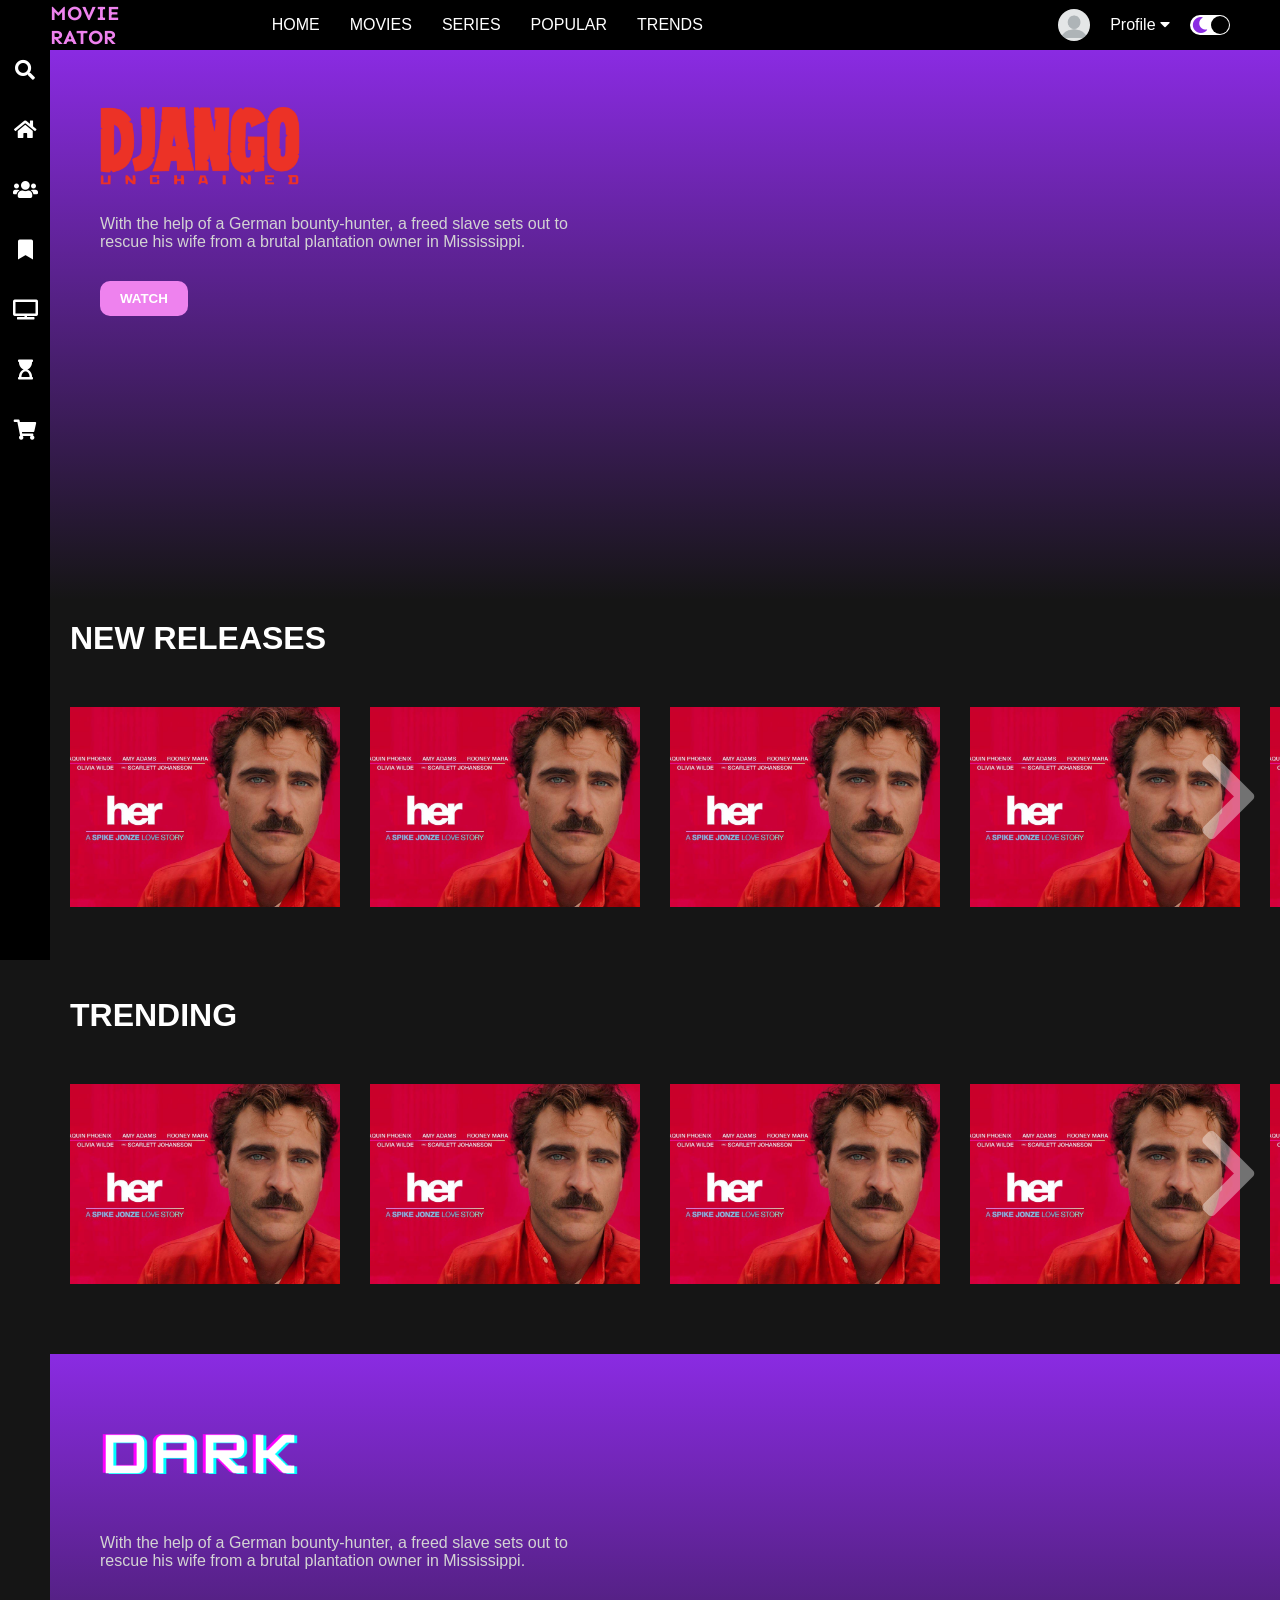
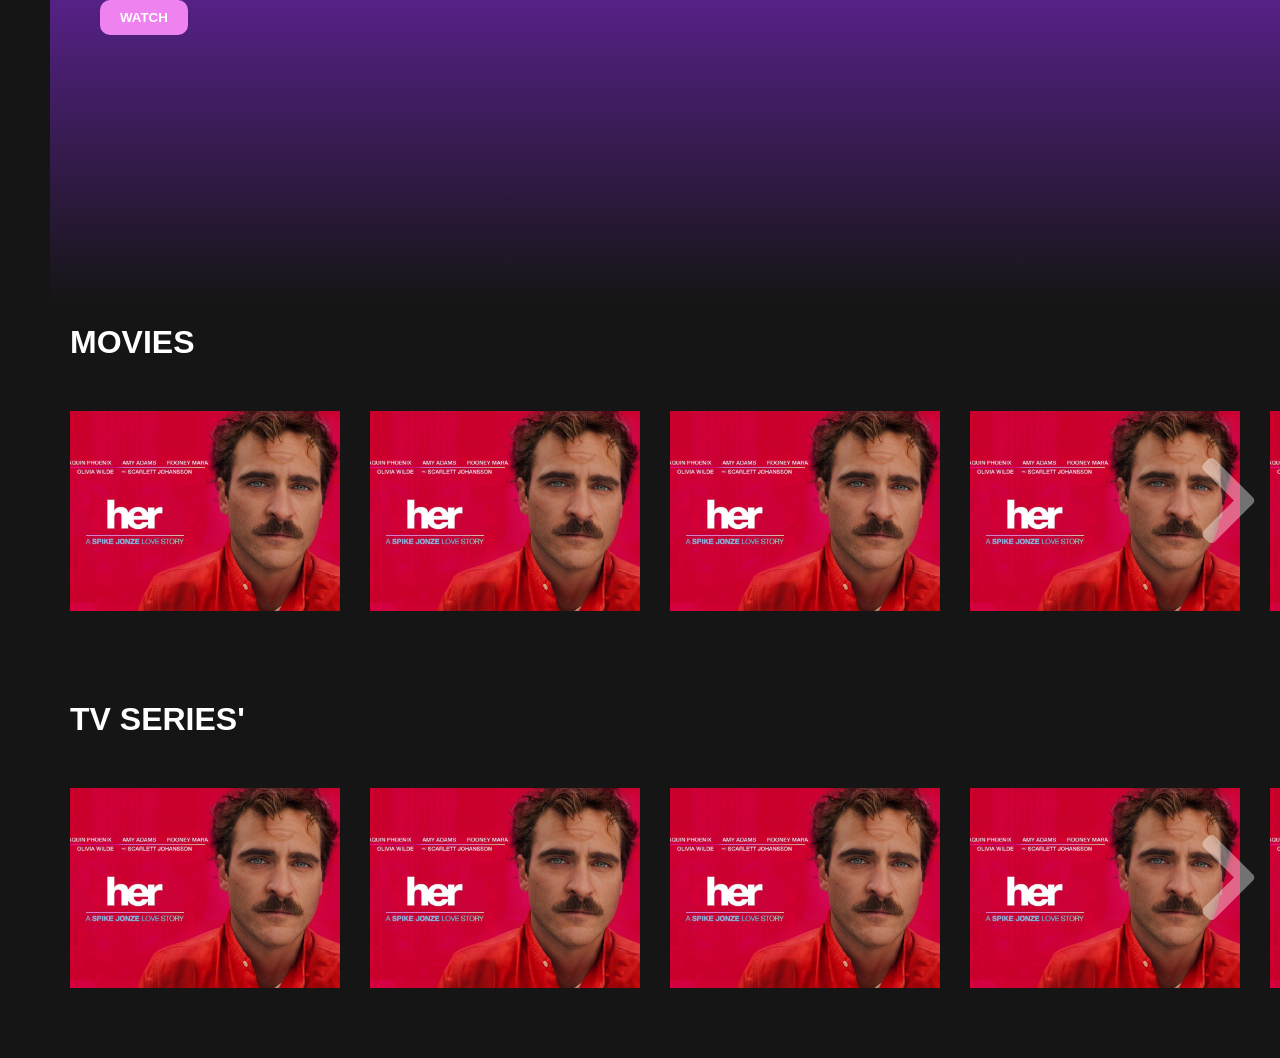
==== commit dd4fff08: "Committing local changes before pulling" ====
--- a/MOVIE-DESIGN/index.html
+++ b/MOVIE-DESIGN/index.html
@@ -51,7 +51,7 @@
         <div class="container">
             <div class="content-container">
                 <div class="featured-content" 
-                style="background: linear-gradient(to bottom, rgba(0,0,0,0), blueviolet), url('img/f-1.jpg');"
+                style="background: linear-gradient(to bottom, blueviolet, #151515), url('img/f-1.jpg');"
                 >
                     <img class="featured-title" src="img/f-t-1.png" alt="">
                     <p class="featured-desc">With the help 
@@ -75,57 +75,37 @@
                                     <button class="movie-list-item-button">WATCH</button>
                             </div>
                             <div class="movie-list-item">
-                                <img class="movie-list-item-img" src="img/2.jpeg" alt="">
-                                <span class="movie-list-item-title">Her</span>
-                                <p class="movie-list-item-desc">Her questions the 
-                                    future of digital tools and humans' dependence on them, and while 
-                                    the ending of the heartfelt sci-fi movie does not offer any decisive moral 
-                                    lessons in technology use, it nudges viewers to consider the impact 
-                                    technology might have on human relationships.</p>
-                                    <button class="movie-list-item-button">WATCH</button>
-                            </div>
-                            <div class="movie-list-item">
-                                <img class="movie-list-item-img" src="img/3.jpg" alt="">
-                                <span class="movie-list-item-title">Her</span>
-                                <p class="movie-list-item-desc">Her questions the 
-                                    future of digital tools and humans' dependence on them, and while 
-                                    the ending of the heartfelt sci-fi movie does not offer any decisive moral 
-                                    lessons in technology use, it nudges viewers to consider the impact 
-                                    technology might have on human relationships.</p>
-                                    <button class="movie-list-item-button">WATCH</button>
-                            </div>
-                            <div class="movie-list-item">
-                                <img class="movie-list-item-img" src="img/4.jpg" alt="">
-                                <span class="movie-list-item-title">Her</span>
-                                <p class="movie-list-item-desc">Her questions the 
-                                    future of digital tools and humans' dependence on them, and while 
-                                    the ending of the heartfelt sci-fi movie does not offer any decisive moral 
-                                    lessons in technology use, it nudges viewers to consider the impact 
-                                    technology might have on human relationships.</p>
-                                    <button class="movie-list-item-button">WATCH</button>
-                            </div>
-                            <div class="movie-list-item">
-                                <img class="movie-list-item-img" src="img/5.jpg" alt="">
-                                <span class="movie-list-item-title">Her</span>
-                                <p class="movie-list-item-desc">Her questions the 
-                                    future of digital tools and humans' dependence on them, and while 
-                                    the ending of the heartfelt sci-fi movie does not offer any decisive moral 
-                                    lessons in technology use, it nudges viewers to consider the impact 
-                                    technology might have on human relationships.</p>
-                                <button class="movie-list-item-button">WATCH</button>
-                            </div>
-                            <div class="movie-list-item">
-                                <img class="movie-list-item-img" src="img/6.jpg" alt="">
-                                <span class="movie-list-item-title">Her</span>
-                                <p class="movie-list-item-desc">Her questions the 
-                                    future of digital tools and humans' dependence on them, and while 
-                                    the ending of the heartfelt sci-fi movie does not offer any decisive moral 
-                                    lessons in technology use, it nudges viewers to consider the impact 
-                                    technology might have on human relationships.</p>
-                                <button class="movie-list-item-button">WATCH</button>
-                            </div>
-                            <div class="movie-list-item">
-                                <img class="movie-list-item-img" src="img/7.jpg" alt="">
+                                <img class="movie-list-item-img" src="img/1.jpeg" alt="">
+                                <span class="movie-list-item-title">Her</span>
+                                <p class="movie-list-item-desc">Her questions the 
+                                    future of digital tools and humans' dependence on them, and while 
+                                    the ending of the heartfelt sci-fi movie does not offer any decisive moral 
+                                    lessons in technology use, it nudges viewers to consider the impact 
+                                    technology might have on human relationships.</p>
+                                    <button class="movie-list-item-button">WATCH</button>
+                            </div>
+                            <div class="movie-list-item">
+                                <img class="movie-list-item-img" src="img/1.jpeg" alt="">
+                                <span class="movie-list-item-title">Her</span>
+                                <p class="movie-list-item-desc">Her questions the 
+                                    future of digital tools and humans' dependence on them, and while 
+                                    the ending of the heartfelt sci-fi movie does not offer any decisive moral 
+                                    lessons in technology use, it nudges viewers to consider the impact 
+                                    technology might have on human relationships.</p>
+                                    <button class="movie-list-item-button">WATCH</button>
+                            </div>
+                            <div class="movie-list-item">
+                                <img class="movie-list-item-img" src="img/1.jpeg" alt="">
+                                <span class="movie-list-item-title">Her</span>
+                                <p class="movie-list-item-desc">Her questions the 
+                                    future of digital tools and humans' dependence on them, and while 
+                                    the ending of the heartfelt sci-fi movie does not offer any decisive moral 
+                                    lessons in technology use, it nudges viewers to consider the impact 
+                                    technology might have on human relationships.</p>
+                                    <button class="movie-list-item-button">WATCH</button>
+                            </div>
+                            <div class="movie-list-item">
+                                <img class="movie-list-item-img" src="img/1.jpeg" alt="">
                                 <span class="movie-list-item-title">Her</span>
                                 <p class="movie-list-item-desc">Her questions the 
                                     future of digital tools and humans' dependence on them, and while 
@@ -139,61 +119,51 @@
                     </div>
                 </div>
                 <div class="movie-list-container">
-                    <h1 class="movie-list-title">NEW RELEASES</h1>
+                    <h1 class="movie-list-title">TRENDING</h1>
                     <div class="movie-list-wrapper">
                         <div class="movie-list">
                             <div class="movie-list-item">
-                                <img class="movie-list-item-img" src="img/8.jpg" alt="">
-                                <span class="movie-list-item-title">Her</span>
-                                <p class="movie-list-item-desc">Her questions the 
-                                    future of digital tools and humans' dependence on them, and while 
-                                    the ending of the heartfelt sci-fi movie does not offer any decisive moral 
-                                    lessons in technology use, it nudges viewers to consider the impact 
-                                    technology might have on human relationships.</p>
-                                <button class="movie-list-item-button">WATCH</button>
-                            </div>
-                            <div class="movie-list-item">
-                                <img class="movie-list-item-img" src="img/9.jpg" alt="">
-                                <span class="movie-list-item-title">Her</span>
-                                <p class="movie-list-item-desc">Her questions the 
-                                    future of digital tools and humans' dependence on them, and while 
-                                    the ending of the heartfelt sci-fi movie does not offer any decisive moral 
-                                    lessons in technology use, it nudges viewers to consider the impact 
-                                    technology might have on human relationships.</p>
-                                <button class="movie-list-item-button">WATCH</button>
-                            </div>
-                            <div class="movie-list-item">
-                                <img class="movie-list-item-img" src="img/10.jpg" alt="">
-                                <span class="movie-list-item-title">Her</span>
-                                <p class="movie-list-item-desc">Her questions the 
-                                    future of digital tools and humans' dependence on them, and while 
-                                    the ending of the heartfelt sci-fi movie does not offer any decisive moral 
-                                    lessons in technology use, it nudges viewers to consider the impact 
-                                    technology might have on human relationships.</p>
-                                    <button class="movie-list-item-button">WATCH</button>
-                            </div>
-                            <div class="movie-list-item">
-                                <img class="movie-list-item-img" src="img/11.jpg" alt="">
-                                <span class="movie-list-item-title">Her</span>
-                                <p class="movie-list-item-desc">Her questions the 
-                                    future of digital tools and humans' dependence on them, and while 
-                                    the ending of the heartfelt sci-fi movie does not offer any decisive moral 
-                                    lessons in technology use, it nudges viewers to consider the impact 
-                                    technology might have on human relationships.</p>
-                                    <button class="movie-list-item-button">WATCH</button>
-                            </div>
-                            <div class="movie-list-item">
-                                <img class="movie-list-item-img" src="img/12.jpg" alt="">
-                                <span class="movie-list-item-title">Her</span>
-                                <p class="movie-list-item-desc">Her questions the 
-                                    future of digital tools and humans' dependence on them, and while 
-                                    the ending of the heartfelt sci-fi movie does not offer any decisive moral 
-                                    lessons in technology use, it nudges viewers to consider the impact 
-                                    technology might have on human relationships.</p>
-                                <button class="movie-list-item-button">WATCH</button>
-                            </div>
-                            <div class="movie-list-item">
-                                <img class="movie-list-item-img" src="img/13.jpg" alt="">
+                                <img class="movie-list-item-img" src="img/1.jpeg" alt="">
+                                <span class="movie-list-item-title">Her</span>
+                                <p class="movie-list-item-desc">Her questions the 
+                                    future of digital tools and humans' dependence on them, and while 
+                                    the ending of the heartfelt sci-fi movie does not offer any decisive moral 
+                                    lessons in technology use, it nudges viewers to consider the impact 
+                                    technology might have on human relationships.</p>
+                                    <button class="movie-list-item-button">WATCH</button>
+                            </div>
+                            <div class="movie-list-item">
+                                <img class="movie-list-item-img" src="img/1.jpeg" alt="">
+                                <span class="movie-list-item-title">Her</span>
+                                <p class="movie-list-item-desc">Her questions the 
+                                    future of digital tools and humans' dependence on them, and while 
+                                    the ending of the heartfelt sci-fi movie does not offer any decisive moral 
+                                    lessons in technology use, it nudges viewers to consider the impact 
+                                    technology might have on human relationships.</p>
+                                    <button class="movie-list-item-button">WATCH</button>
+                            </div>
+                            <div class="movie-list-item">
+                                <img class="movie-list-item-img" src="img/1.jpeg" alt="">
+                                <span class="movie-list-item-title">Her</span>
+                                <p class="movie-list-item-desc">Her questions the 
+                                    future of digital tools and humans' dependence on them, and while 
+                                    the ending of the heartfelt sci-fi movie does not offer any decisive moral 
+                                    lessons in technology use, it nudges viewers to consider the impact 
+                                    technology might have on human relationships.</p>
+                                    <button class="movie-list-item-button">WATCH</button>
+                            </div>
+                            <div class="movie-list-item">
+                                <img class="movie-list-item-img" src="img/1.jpeg" alt="">
+                                <span class="movie-list-item-title">Her</span>
+                                <p class="movie-list-item-desc">Her questions the 
+                                    future of digital tools and humans' dependence on them, and while 
+                                    the ending of the heartfelt sci-fi movie does not offer any decisive moral 
+                                    lessons in technology use, it nudges viewers to consider the impact 
+                                    technology might have on human relationships.</p>
+                                    <button class="movie-list-item-button">WATCH</button>
+                            </div>
+                            <div class="movie-list-item">
+                                <img class="movie-list-item-img" src="img/1.jpeg" alt="">
                                 <span class="movie-list-item-title">Her</span>
                                 <p class="movie-list-item-desc">Her questions the 
                                     future of digital tools and humans' dependence on them, and while 
@@ -206,8 +176,9 @@
                         <i class="fas fa-chevron-right arrow"></i>
                     </div>
                 </div>
+                <!-- featrued movie container after 2 rows of movie-list-container-->
                 <div class="featured-content" 
-                style="background: linear-gradient(to bottom, rgba(0,0,0,0), blueviolet), url('img/f-2.jpg');"
+                style="background: linear-gradient(to bottom, blueviolet, #151515), url('img/f-2.jpg');"
                 >
                     <img class="featured-title" src="img/f-t-2.png" alt="">
                     <p class="featured-desc">With the help 
@@ -217,61 +188,51 @@
                     <button class="featured-button">WATCH</button>         
                 </div>
                 <div class="movie-list-container">
-                    <h1 class="movie-list-title">NEW RELEASES</h1>
+                    <h1 class="movie-list-title">MOVIES</h1>
                     <div class="movie-list-wrapper">
-                        <div class="movie-list">                         
-                            <div class="movie-list-item">
-                                <img class="movie-list-item-img" src="img/14.jpg" alt="">
-                                <span class="movie-list-item-title">Her</span>
-                                <p class="movie-list-item-desc">Her questions the 
-                                    future of digital tools and humans' dependence on them, and while 
-                                    the ending of the heartfelt sci-fi movie does not offer any decisive moral 
-                                    lessons in technology use, it nudges viewers to consider the impact 
-                                    technology might have on human relationships.</p>
-                                <button class="movie-list-item-button">WATCH</button>
-                            </div>
-                            <div class="movie-list-item">
-                                <img class="movie-list-item-img" src="img/15.jpg" alt="">
-                                <span class="movie-list-item-title">Her</span>
-                                <p class="movie-list-item-desc">Her questions the 
-                                    future of digital tools and humans' dependence on them, and while 
-                                    the ending of the heartfelt sci-fi movie does not offer any decisive moral 
-                                    lessons in technology use, it nudges viewers to consider the impact 
-                                    technology might have on human relationships.</p>
-                                <button class="movie-list-item-button">WATCH</button>
-                            </div>
-                            <div class="movie-list-item">
-                                <img class="movie-list-item-img" src="img/16.jpg" alt="">
-                                <span class="movie-list-item-title">Her</span>
-                                <p class="movie-list-item-desc">Her questions the 
-                                    future of digital tools and humans' dependence on them, and while 
-                                    the ending of the heartfelt sci-fi movie does not offer any decisive moral 
-                                    lessons in technology use, it nudges viewers to consider the impact 
-                                    technology might have on human relationships.</p>
-                                <button class="movie-list-item-button">WATCH</button>
-                            </div>
-                            <div class="movie-list-item">
-                                <img class="movie-list-item-img" src="img/17.jpg" alt="">
-                                <span class="movie-list-item-title">Her</span>
-                                <p class="movie-list-item-desc">Her questions the 
-                                    future of digital tools and humans' dependence on them, and while 
-                                    the ending of the heartfelt sci-fi movie does not offer any decisive moral 
-                                    lessons in technology use, it nudges viewers to consider the impact 
-                                    technology might have on human relationships.</p>
-                                <button class="movie-list-item-button">WATCH</button>
-                            </div>
-                            <div class="movie-list-item">
-                                <img class="movie-list-item-img" src="img/18.jpg" alt="">
-                                <span class="movie-list-item-title">Her</span>
-                                <p class="movie-list-item-desc">Her questions the 
-                                    future of digital tools and humans' dependence on them, and while 
-                                    the ending of the heartfelt sci-fi movie does not offer any decisive moral 
-                                    lessons in technology use, it nudges viewers to consider the impact 
-                                    technology might have on human relationships.</p>
-                                <button class="movie-list-item-button">WATCH</button>
-                            </div>
-                            <div class="movie-list-item">
-                                <img class="movie-list-item-img" src="img/19.jpg" alt="">
+                        <div class="movie-list">
+                            <div class="movie-list-item">
+                                <img class="movie-list-item-img" src="img/1.jpeg" alt="">
+                                <span class="movie-list-item-title">Her</span>
+                                <p class="movie-list-item-desc">Her questions the 
+                                    future of digital tools and humans' dependence on them, and while 
+                                    the ending of the heartfelt sci-fi movie does not offer any decisive moral 
+                                    lessons in technology use, it nudges viewers to consider the impact 
+                                    technology might have on human relationships.</p>
+                                    <button class="movie-list-item-button">WATCH</button>
+                            </div>
+                            <div class="movie-list-item">
+                                <img class="movie-list-item-img" src="img/1.jpeg" alt="">
+                                <span class="movie-list-item-title">Her</span>
+                                <p class="movie-list-item-desc">Her questions the 
+                                    future of digital tools and humans' dependence on them, and while 
+                                    the ending of the heartfelt sci-fi movie does not offer any decisive moral 
+                                    lessons in technology use, it nudges viewers to consider the impact 
+                                    technology might have on human relationships.</p>
+                                    <button class="movie-list-item-button">WATCH</button>
+                            </div>
+                            <div class="movie-list-item">
+                                <img class="movie-list-item-img" src="img/1.jpeg" alt="">
+                                <span class="movie-list-item-title">Her</span>
+                                <p class="movie-list-item-desc">Her questions the 
+                                    future of digital tools and humans' dependence on them, and while 
+                                    the ending of the heartfelt sci-fi movie does not offer any decisive moral 
+                                    lessons in technology use, it nudges viewers to consider the impact 
+                                    technology might have on human relationships.</p>
+                                    <button class="movie-list-item-button">WATCH</button>
+                            </div>
+                            <div class="movie-list-item">
+                                <img class="movie-list-item-img" src="img/1.jpeg" alt="">
+                                <span class="movie-list-item-title">Her</span>
+                                <p class="movie-list-item-desc">Her questions the 
+                                    future of digital tools and humans' dependence on them, and while 
+                                    the ending of the heartfelt sci-fi movie does not offer any decisive moral 
+                                    lessons in technology use, it nudges viewers to consider the impact 
+                                    technology might have on human relationships.</p>
+                                    <button class="movie-list-item-button">WATCH</button>
+                            </div>
+                            <div class="movie-list-item">
+                                <img class="movie-list-item-img" src="img/1.jpeg" alt="">
                                 <span class="movie-list-item-title">Her</span>
                                 <p class="movie-list-item-desc">Her questions the 
                                     future of digital tools and humans' dependence on them, and while 
@@ -282,10 +243,68 @@
                             </div>
                         </div>
                         <i class="fas fa-chevron-right arrow"></i>
-                    </div>               
-                
+                    </div>
+                </div>
+                <div class="movie-list-container">
+                    <h1 class="movie-list-title">TV SERIES'</h1>
+                    <div class="movie-list-wrapper">
+                        <div class="movie-list">
+                            <div class="movie-list-item">
+                                <img class="movie-list-item-img" src="img/1.jpeg" alt="">
+                                <span class="movie-list-item-title">Her</span>
+                                <p class="movie-list-item-desc">Her questions the 
+                                    future of digital tools and humans' dependence on them, and while 
+                                    the ending of the heartfelt sci-fi movie does not offer any decisive moral 
+                                    lessons in technology use, it nudges viewers to consider the impact 
+                                    technology might have on human relationships.</p>
+                                    <button class="movie-list-item-button">WATCH</button>
+                            </div>
+                            <div class="movie-list-item">
+                                <img class="movie-list-item-img" src="img/1.jpeg" alt="">
+                                <span class="movie-list-item-title">Her</span>
+                                <p class="movie-list-item-desc">Her questions the 
+                                    future of digital tools and humans' dependence on them, and while 
+                                    the ending of the heartfelt sci-fi movie does not offer any decisive moral 
+                                    lessons in technology use, it nudges viewers to consider the impact 
+                                    technology might have on human relationships.</p>
+                                    <button class="movie-list-item-button">WATCH</button>
+                            </div>
+                            <div class="movie-list-item">
+                                <img class="movie-list-item-img" src="img/1.jpeg" alt="">
+                                <span class="movie-list-item-title">Her</span>
+                                <p class="movie-list-item-desc">Her questions the 
+                                    future of digital tools and humans' dependence on them, and while 
+                                    the ending of the heartfelt sci-fi movie does not offer any decisive moral 
+                                    lessons in technology use, it nudges viewers to consider the impact 
+                                    technology might have on human relationships.</p>
+                                    <button class="movie-list-item-button">WATCH</button>
+                            </div>
+                            <div class="movie-list-item">
+                                <img class="movie-list-item-img" src="img/1.jpeg" alt="">
+                                <span class="movie-list-item-title">Her</span>
+                                <p class="movie-list-item-desc">Her questions the 
+                                    future of digital tools and humans' dependence on them, and while 
+                                    the ending of the heartfelt sci-fi movie does not offer any decisive moral 
+                                    lessons in technology use, it nudges viewers to consider the impact 
+                                    technology might have on human relationships.</p>
+                                    <button class="movie-list-item-button">WATCH</button>
+                            </div>
+                            <div class="movie-list-item">
+                                <img class="movie-list-item-img" src="img/1.jpeg" alt="">
+                                <span class="movie-list-item-title">Her</span>
+                                <p class="movie-list-item-desc">Her questions the 
+                                    future of digital tools and humans' dependence on them, and while 
+                                    the ending of the heartfelt sci-fi movie does not offer any decisive moral 
+                                    lessons in technology use, it nudges viewers to consider the impact 
+                                    technology might have on human relationships.</p>
+                                <button class="movie-list-item-button">WATCH</button>
+                            </div>
+                        </div>
+                        <i class="fas fa-chevron-right arrow"></i>
+                    </div>
+                </div>
             </div>
         </div>
-        <script src="app.js"></script>
+
     </body>
 </html>
--- a/MOVIE-DESIGN/style.css
+++ b/MOVIE-DESIGN/style.css
@@ -129,18 +129,17 @@
     font-weight: bold;
 }
 .movie-list-container{
-    padding: 0 20px;
-}
+    padding: 20px;
+}
+
 .movie-list-wrapper{
-    position: relative;
-    overflow: hidden;
-}
+    position: relative; 
+}
+
 .movie-list{
     display: flex;
     align-items: center;
     height: 300px;
-    transform: translateX(0);
-    transition: all 1s ease-in-out;
 }
 .movie-list-item{
     margin-right: 30px;
@@ -152,7 +151,7 @@
     opacity: 0.5;
 }
 
-.movie-list-item:hover .movie-list-item-title, 
+.movie-list-item:hover .movie-list-item-title,
 .movie-list-item:hover .movie-list-item-desc,
 .movie-list-item:hover .movie-list-item-button{
     opacity: 1;
@@ -163,8 +162,8 @@
     width: 270px;
     height: 200px;
     object-fit: cover;
-    border-radius: 20px;
-}
+}
+
 .movie-list-item-title{
     background-color: #333;
     padding: 0 10px;
@@ -174,7 +173,7 @@
     top: 10%;
     left: 50px;
     opacity: 0;
-    transition: 1s all ease-in-out;
+    transition: 0.5s all ease-out;
 }
 
 .movie-list-item-desc{
@@ -186,38 +185,31 @@
     left: 50px;
     width: 230px;
     opacity: 0;
-    transition: 1s all ease-in-out;
+    transition: 0.5s all ease-out;
 }
 
 .movie-list-item-button{
     padding: 10px;
-    background-color: blueviolet;
+    background-color: #4dbf00;
     color: white;
     border-radius: 10px;
     outline: none;
     border: none;
     cursor: pointer;
     position: absolute;
-    bottom: 20px;
+    top: 230px;
+    /*bottom: 100px;*/
     left: 50px;
     opacity: 0;
-    transition: 1s all ease-in-out;
+    transition: 0.5s all ease-out;
 }
 
 .arrow{
-    font-size: 120px;
+    font-size: 100px;
     position: absolute;
     top: 90px;
     right: 0;
-    color: blueviolet;
-    opacity: .5;
-    cursor: pointer;
-}
-
-.container{
-    background-color: white;
-}
-
-.movie-list-title{
-    color: blueviolet;
+    color: white;
+    opacity: 0.4;
+    cursor: pointer; 
 }
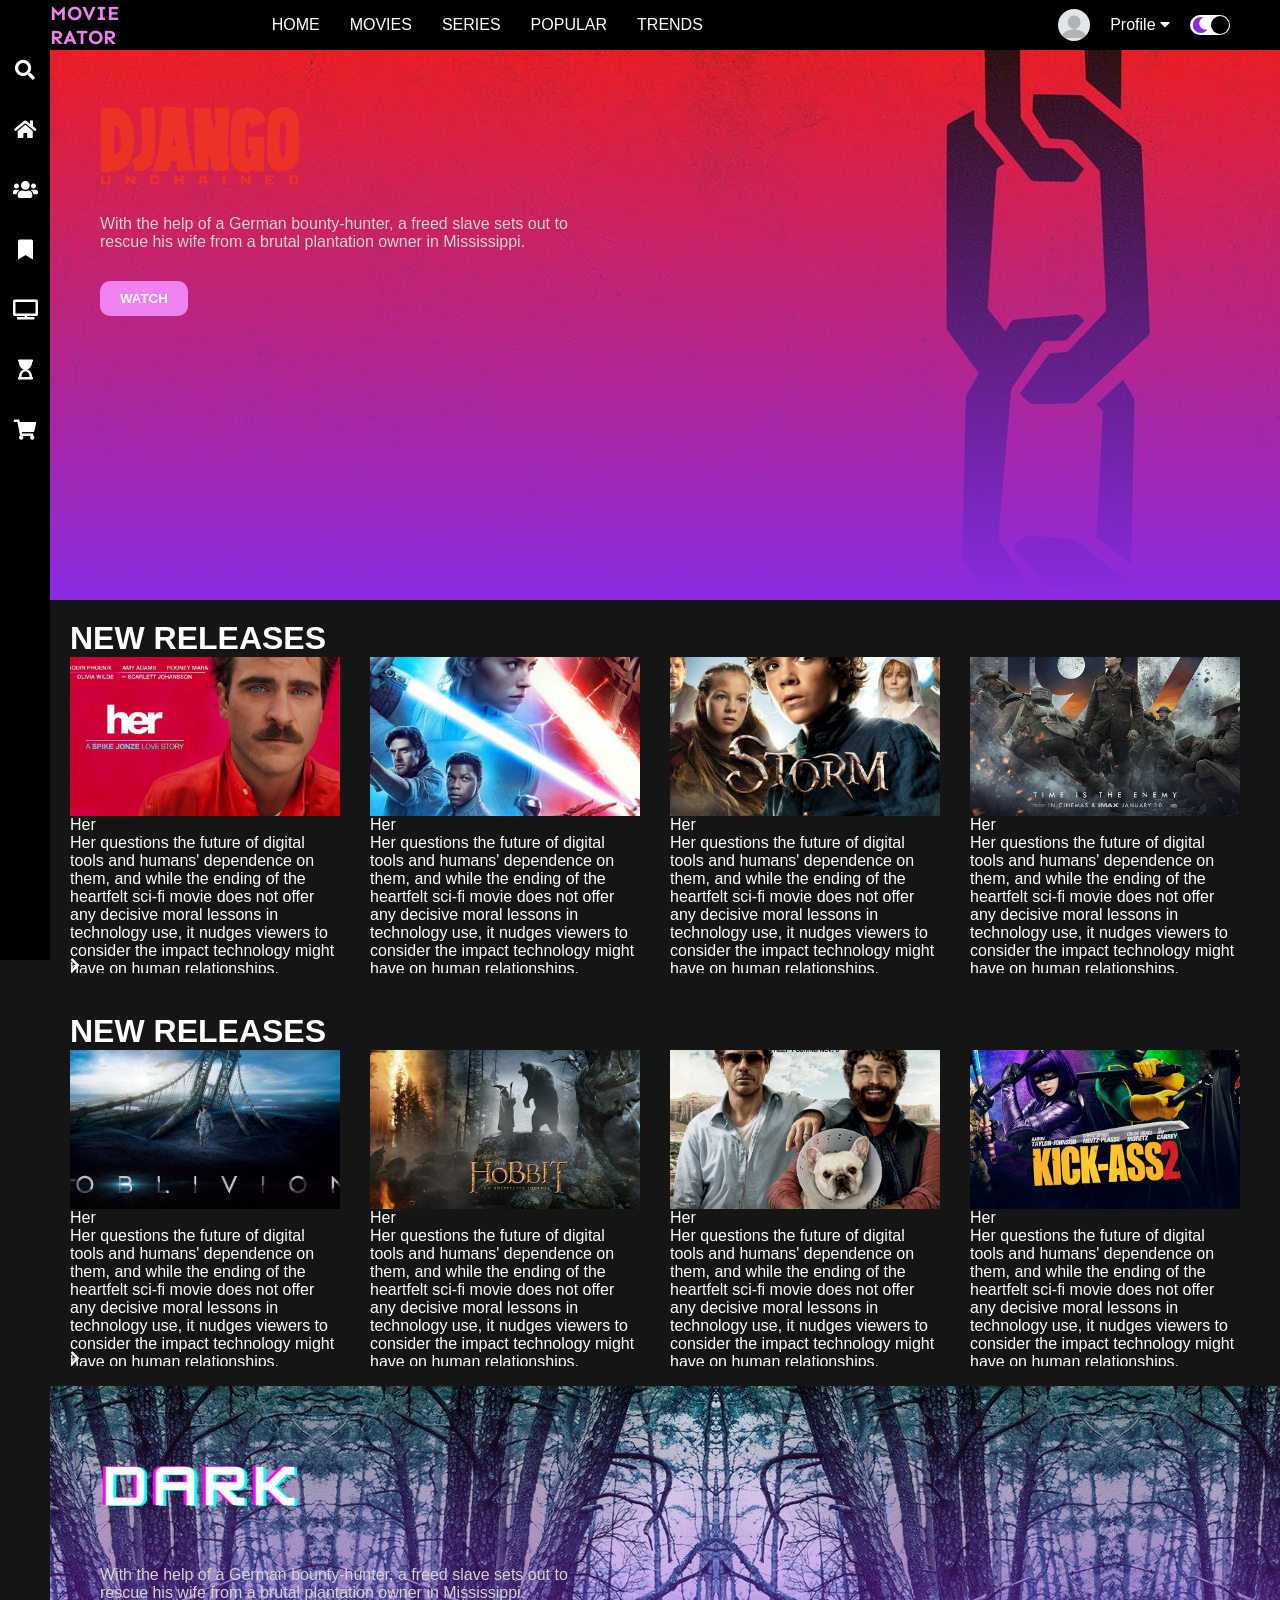
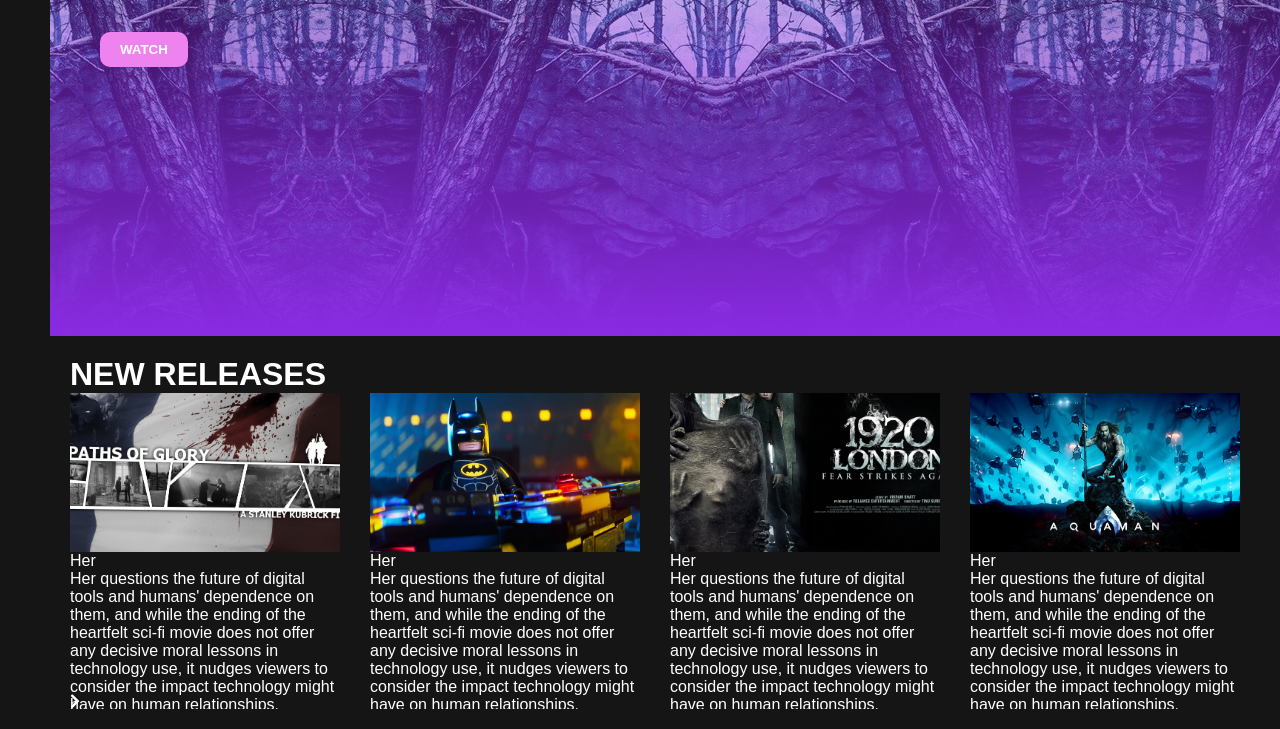
==== commit d6de2884: "Merge branch 'main' of https://github.com/yessica-s/movie-rater" ====
--- a/MOVIE-DESIGN/index.html
+++ b/MOVIE-DESIGN/index.html
@@ -51,7 +51,7 @@
         <div class="container">
             <div class="content-container">
                 <div class="featured-content" 
-                style="background: linear-gradient(to bottom, blueviolet, #151515), url('img/f-1.jpg');"
+                style="background: linear-gradient(to bottom, rgba(0,0,0,0), blueviolet), url('img/f-1.jpg');"
                 >
                     <img class="featured-title" src="img/f-t-1.png" alt="">
                     <p class="featured-desc">With the help 
@@ -75,37 +75,57 @@
                                     <button class="movie-list-item-button">WATCH</button>
                             </div>
                             <div class="movie-list-item">
-                                <img class="movie-list-item-img" src="img/1.jpeg" alt="">
-                                <span class="movie-list-item-title">Her</span>
-                                <p class="movie-list-item-desc">Her questions the 
-                                    future of digital tools and humans' dependence on them, and while 
-                                    the ending of the heartfelt sci-fi movie does not offer any decisive moral 
-                                    lessons in technology use, it nudges viewers to consider the impact 
-                                    technology might have on human relationships.</p>
-                                    <button class="movie-list-item-button">WATCH</button>
-                            </div>
-                            <div class="movie-list-item">
-                                <img class="movie-list-item-img" src="img/1.jpeg" alt="">
-                                <span class="movie-list-item-title">Her</span>
-                                <p class="movie-list-item-desc">Her questions the 
-                                    future of digital tools and humans' dependence on them, and while 
-                                    the ending of the heartfelt sci-fi movie does not offer any decisive moral 
-                                    lessons in technology use, it nudges viewers to consider the impact 
-                                    technology might have on human relationships.</p>
-                                    <button class="movie-list-item-button">WATCH</button>
-                            </div>
-                            <div class="movie-list-item">
-                                <img class="movie-list-item-img" src="img/1.jpeg" alt="">
-                                <span class="movie-list-item-title">Her</span>
-                                <p class="movie-list-item-desc">Her questions the 
-                                    future of digital tools and humans' dependence on them, and while 
-                                    the ending of the heartfelt sci-fi movie does not offer any decisive moral 
-                                    lessons in technology use, it nudges viewers to consider the impact 
-                                    technology might have on human relationships.</p>
-                                    <button class="movie-list-item-button">WATCH</button>
-                            </div>
-                            <div class="movie-list-item">
-                                <img class="movie-list-item-img" src="img/1.jpeg" alt="">
+                                <img class="movie-list-item-img" src="img/2.jpeg" alt="">
+                                <span class="movie-list-item-title">Her</span>
+                                <p class="movie-list-item-desc">Her questions the 
+                                    future of digital tools and humans' dependence on them, and while 
+                                    the ending of the heartfelt sci-fi movie does not offer any decisive moral 
+                                    lessons in technology use, it nudges viewers to consider the impact 
+                                    technology might have on human relationships.</p>
+                                    <button class="movie-list-item-button">WATCH</button>
+                            </div>
+                            <div class="movie-list-item">
+                                <img class="movie-list-item-img" src="img/3.jpg" alt="">
+                                <span class="movie-list-item-title">Her</span>
+                                <p class="movie-list-item-desc">Her questions the 
+                                    future of digital tools and humans' dependence on them, and while 
+                                    the ending of the heartfelt sci-fi movie does not offer any decisive moral 
+                                    lessons in technology use, it nudges viewers to consider the impact 
+                                    technology might have on human relationships.</p>
+                                    <button class="movie-list-item-button">WATCH</button>
+                            </div>
+                            <div class="movie-list-item">
+                                <img class="movie-list-item-img" src="img/4.jpg" alt="">
+                                <span class="movie-list-item-title">Her</span>
+                                <p class="movie-list-item-desc">Her questions the 
+                                    future of digital tools and humans' dependence on them, and while 
+                                    the ending of the heartfelt sci-fi movie does not offer any decisive moral 
+                                    lessons in technology use, it nudges viewers to consider the impact 
+                                    technology might have on human relationships.</p>
+                                    <button class="movie-list-item-button">WATCH</button>
+                            </div>
+                            <div class="movie-list-item">
+                                <img class="movie-list-item-img" src="img/5.jpg" alt="">
+                                <span class="movie-list-item-title">Her</span>
+                                <p class="movie-list-item-desc">Her questions the 
+                                    future of digital tools and humans' dependence on them, and while 
+                                    the ending of the heartfelt sci-fi movie does not offer any decisive moral 
+                                    lessons in technology use, it nudges viewers to consider the impact 
+                                    technology might have on human relationships.</p>
+                                <button class="movie-list-item-button">WATCH</button>
+                            </div>
+                            <div class="movie-list-item">
+                                <img class="movie-list-item-img" src="img/6.jpg" alt="">
+                                <span class="movie-list-item-title">Her</span>
+                                <p class="movie-list-item-desc">Her questions the 
+                                    future of digital tools and humans' dependence on them, and while 
+                                    the ending of the heartfelt sci-fi movie does not offer any decisive moral 
+                                    lessons in technology use, it nudges viewers to consider the impact 
+                                    technology might have on human relationships.</p>
+                                <button class="movie-list-item-button">WATCH</button>
+                            </div>
+                            <div class="movie-list-item">
+                                <img class="movie-list-item-img" src="img/7.jpg" alt="">
                                 <span class="movie-list-item-title">Her</span>
                                 <p class="movie-list-item-desc">Her questions the 
                                     future of digital tools and humans' dependence on them, and while 
@@ -119,51 +139,61 @@
                     </div>
                 </div>
                 <div class="movie-list-container">
-                    <h1 class="movie-list-title">TRENDING</h1>
+                    <h1 class="movie-list-title">NEW RELEASES</h1>
                     <div class="movie-list-wrapper">
                         <div class="movie-list">
                             <div class="movie-list-item">
-                                <img class="movie-list-item-img" src="img/1.jpeg" alt="">
-                                <span class="movie-list-item-title">Her</span>
-                                <p class="movie-list-item-desc">Her questions the 
-                                    future of digital tools and humans' dependence on them, and while 
-                                    the ending of the heartfelt sci-fi movie does not offer any decisive moral 
-                                    lessons in technology use, it nudges viewers to consider the impact 
-                                    technology might have on human relationships.</p>
-                                    <button class="movie-list-item-button">WATCH</button>
-                            </div>
-                            <div class="movie-list-item">
-                                <img class="movie-list-item-img" src="img/1.jpeg" alt="">
-                                <span class="movie-list-item-title">Her</span>
-                                <p class="movie-list-item-desc">Her questions the 
-                                    future of digital tools and humans' dependence on them, and while 
-                                    the ending of the heartfelt sci-fi movie does not offer any decisive moral 
-                                    lessons in technology use, it nudges viewers to consider the impact 
-                                    technology might have on human relationships.</p>
-                                    <button class="movie-list-item-button">WATCH</button>
-                            </div>
-                            <div class="movie-list-item">
-                                <img class="movie-list-item-img" src="img/1.jpeg" alt="">
-                                <span class="movie-list-item-title">Her</span>
-                                <p class="movie-list-item-desc">Her questions the 
-                                    future of digital tools and humans' dependence on them, and while 
-                                    the ending of the heartfelt sci-fi movie does not offer any decisive moral 
-                                    lessons in technology use, it nudges viewers to consider the impact 
-                                    technology might have on human relationships.</p>
-                                    <button class="movie-list-item-button">WATCH</button>
-                            </div>
-                            <div class="movie-list-item">
-                                <img class="movie-list-item-img" src="img/1.jpeg" alt="">
-                                <span class="movie-list-item-title">Her</span>
-                                <p class="movie-list-item-desc">Her questions the 
-                                    future of digital tools and humans' dependence on them, and while 
-                                    the ending of the heartfelt sci-fi movie does not offer any decisive moral 
-                                    lessons in technology use, it nudges viewers to consider the impact 
-                                    technology might have on human relationships.</p>
-                                    <button class="movie-list-item-button">WATCH</button>
-                            </div>
-                            <div class="movie-list-item">
-                                <img class="movie-list-item-img" src="img/1.jpeg" alt="">
+                                <img class="movie-list-item-img" src="img/8.jpg" alt="">
+                                <span class="movie-list-item-title">Her</span>
+                                <p class="movie-list-item-desc">Her questions the 
+                                    future of digital tools and humans' dependence on them, and while 
+                                    the ending of the heartfelt sci-fi movie does not offer any decisive moral 
+                                    lessons in technology use, it nudges viewers to consider the impact 
+                                    technology might have on human relationships.</p>
+                                <button class="movie-list-item-button">WATCH</button>
+                            </div>
+                            <div class="movie-list-item">
+                                <img class="movie-list-item-img" src="img/9.jpg" alt="">
+                                <span class="movie-list-item-title">Her</span>
+                                <p class="movie-list-item-desc">Her questions the 
+                                    future of digital tools and humans' dependence on them, and while 
+                                    the ending of the heartfelt sci-fi movie does not offer any decisive moral 
+                                    lessons in technology use, it nudges viewers to consider the impact 
+                                    technology might have on human relationships.</p>
+                                <button class="movie-list-item-button">WATCH</button>
+                            </div>
+                            <div class="movie-list-item">
+                                <img class="movie-list-item-img" src="img/10.jpg" alt="">
+                                <span class="movie-list-item-title">Her</span>
+                                <p class="movie-list-item-desc">Her questions the 
+                                    future of digital tools and humans' dependence on them, and while 
+                                    the ending of the heartfelt sci-fi movie does not offer any decisive moral 
+                                    lessons in technology use, it nudges viewers to consider the impact 
+                                    technology might have on human relationships.</p>
+                                    <button class="movie-list-item-button">WATCH</button>
+                            </div>
+                            <div class="movie-list-item">
+                                <img class="movie-list-item-img" src="img/11.jpg" alt="">
+                                <span class="movie-list-item-title">Her</span>
+                                <p class="movie-list-item-desc">Her questions the 
+                                    future of digital tools and humans' dependence on them, and while 
+                                    the ending of the heartfelt sci-fi movie does not offer any decisive moral 
+                                    lessons in technology use, it nudges viewers to consider the impact 
+                                    technology might have on human relationships.</p>
+                                    <button class="movie-list-item-button">WATCH</button>
+                            </div>
+                            <div class="movie-list-item">
+                                <img class="movie-list-item-img" src="img/12.jpg" alt="">
+                                <span class="movie-list-item-title">Her</span>
+                                <p class="movie-list-item-desc">Her questions the 
+                                    future of digital tools and humans' dependence on them, and while 
+                                    the ending of the heartfelt sci-fi movie does not offer any decisive moral 
+                                    lessons in technology use, it nudges viewers to consider the impact 
+                                    technology might have on human relationships.</p>
+                                <button class="movie-list-item-button">WATCH</button>
+                            </div>
+                            <div class="movie-list-item">
+                                <img class="movie-list-item-img" src="img/13.jpg" alt="">
                                 <span class="movie-list-item-title">Her</span>
                                 <p class="movie-list-item-desc">Her questions the 
                                     future of digital tools and humans' dependence on them, and while 
@@ -176,9 +206,8 @@
                         <i class="fas fa-chevron-right arrow"></i>
                     </div>
                 </div>
-                <!-- featrued movie container after 2 rows of movie-list-container-->
                 <div class="featured-content" 
-                style="background: linear-gradient(to bottom, blueviolet, #151515), url('img/f-2.jpg');"
+                style="background: linear-gradient(to bottom, rgba(0,0,0,0), blueviolet), url('img/f-2.jpg');"
                 >
                     <img class="featured-title" src="img/f-t-2.png" alt="">
                     <p class="featured-desc">With the help 
@@ -188,51 +217,61 @@
                     <button class="featured-button">WATCH</button>         
                 </div>
                 <div class="movie-list-container">
-                    <h1 class="movie-list-title">MOVIES</h1>
+                    <h1 class="movie-list-title">NEW RELEASES</h1>
                     <div class="movie-list-wrapper">
-                        <div class="movie-list">
-                            <div class="movie-list-item">
-                                <img class="movie-list-item-img" src="img/1.jpeg" alt="">
-                                <span class="movie-list-item-title">Her</span>
-                                <p class="movie-list-item-desc">Her questions the 
-                                    future of digital tools and humans' dependence on them, and while 
-                                    the ending of the heartfelt sci-fi movie does not offer any decisive moral 
-                                    lessons in technology use, it nudges viewers to consider the impact 
-                                    technology might have on human relationships.</p>
-                                    <button class="movie-list-item-button">WATCH</button>
-                            </div>
-                            <div class="movie-list-item">
-                                <img class="movie-list-item-img" src="img/1.jpeg" alt="">
-                                <span class="movie-list-item-title">Her</span>
-                                <p class="movie-list-item-desc">Her questions the 
-                                    future of digital tools and humans' dependence on them, and while 
-                                    the ending of the heartfelt sci-fi movie does not offer any decisive moral 
-                                    lessons in technology use, it nudges viewers to consider the impact 
-                                    technology might have on human relationships.</p>
-                                    <button class="movie-list-item-button">WATCH</button>
-                            </div>
-                            <div class="movie-list-item">
-                                <img class="movie-list-item-img" src="img/1.jpeg" alt="">
-                                <span class="movie-list-item-title">Her</span>
-                                <p class="movie-list-item-desc">Her questions the 
-                                    future of digital tools and humans' dependence on them, and while 
-                                    the ending of the heartfelt sci-fi movie does not offer any decisive moral 
-                                    lessons in technology use, it nudges viewers to consider the impact 
-                                    technology might have on human relationships.</p>
-                                    <button class="movie-list-item-button">WATCH</button>
-                            </div>
-                            <div class="movie-list-item">
-                                <img class="movie-list-item-img" src="img/1.jpeg" alt="">
-                                <span class="movie-list-item-title">Her</span>
-                                <p class="movie-list-item-desc">Her questions the 
-                                    future of digital tools and humans' dependence on them, and while 
-                                    the ending of the heartfelt sci-fi movie does not offer any decisive moral 
-                                    lessons in technology use, it nudges viewers to consider the impact 
-                                    technology might have on human relationships.</p>
-                                    <button class="movie-list-item-button">WATCH</button>
-                            </div>
-                            <div class="movie-list-item">
-                                <img class="movie-list-item-img" src="img/1.jpeg" alt="">
+                        <div class="movie-list">                         
+                            <div class="movie-list-item">
+                                <img class="movie-list-item-img" src="img/14.jpg" alt="">
+                                <span class="movie-list-item-title">Her</span>
+                                <p class="movie-list-item-desc">Her questions the 
+                                    future of digital tools and humans' dependence on them, and while 
+                                    the ending of the heartfelt sci-fi movie does not offer any decisive moral 
+                                    lessons in technology use, it nudges viewers to consider the impact 
+                                    technology might have on human relationships.</p>
+                                <button class="movie-list-item-button">WATCH</button>
+                            </div>
+                            <div class="movie-list-item">
+                                <img class="movie-list-item-img" src="img/15.jpg" alt="">
+                                <span class="movie-list-item-title">Her</span>
+                                <p class="movie-list-item-desc">Her questions the 
+                                    future of digital tools and humans' dependence on them, and while 
+                                    the ending of the heartfelt sci-fi movie does not offer any decisive moral 
+                                    lessons in technology use, it nudges viewers to consider the impact 
+                                    technology might have on human relationships.</p>
+                                <button class="movie-list-item-button">WATCH</button>
+                            </div>
+                            <div class="movie-list-item">
+                                <img class="movie-list-item-img" src="img/16.jpg" alt="">
+                                <span class="movie-list-item-title">Her</span>
+                                <p class="movie-list-item-desc">Her questions the 
+                                    future of digital tools and humans' dependence on them, and while 
+                                    the ending of the heartfelt sci-fi movie does not offer any decisive moral 
+                                    lessons in technology use, it nudges viewers to consider the impact 
+                                    technology might have on human relationships.</p>
+                                <button class="movie-list-item-button">WATCH</button>
+                            </div>
+                            <div class="movie-list-item">
+                                <img class="movie-list-item-img" src="img/17.jpg" alt="">
+                                <span class="movie-list-item-title">Her</span>
+                                <p class="movie-list-item-desc">Her questions the 
+                                    future of digital tools and humans' dependence on them, and while 
+                                    the ending of the heartfelt sci-fi movie does not offer any decisive moral 
+                                    lessons in technology use, it nudges viewers to consider the impact 
+                                    technology might have on human relationships.</p>
+                                <button class="movie-list-item-button">WATCH</button>
+                            </div>
+                            <div class="movie-list-item">
+                                <img class="movie-list-item-img" src="img/18.jpg" alt="">
+                                <span class="movie-list-item-title">Her</span>
+                                <p class="movie-list-item-desc">Her questions the 
+                                    future of digital tools and humans' dependence on them, and while 
+                                    the ending of the heartfelt sci-fi movie does not offer any decisive moral 
+                                    lessons in technology use, it nudges viewers to consider the impact 
+                                    technology might have on human relationships.</p>
+                                <button class="movie-list-item-button">WATCH</button>
+                            </div>
+                            <div class="movie-list-item">
+                                <img class="movie-list-item-img" src="img/19.jpg" alt="">
                                 <span class="movie-list-item-title">Her</span>
                                 <p class="movie-list-item-desc">Her questions the 
                                     future of digital tools and humans' dependence on them, and while 
@@ -243,68 +282,10 @@
                             </div>
                         </div>
                         <i class="fas fa-chevron-right arrow"></i>
-                    </div>
-                </div>
-                <div class="movie-list-container">
-                    <h1 class="movie-list-title">TV SERIES'</h1>
-                    <div class="movie-list-wrapper">
-                        <div class="movie-list">
-                            <div class="movie-list-item">
-                                <img class="movie-list-item-img" src="img/1.jpeg" alt="">
-                                <span class="movie-list-item-title">Her</span>
-                                <p class="movie-list-item-desc">Her questions the 
-                                    future of digital tools and humans' dependence on them, and while 
-                                    the ending of the heartfelt sci-fi movie does not offer any decisive moral 
-                                    lessons in technology use, it nudges viewers to consider the impact 
-                                    technology might have on human relationships.</p>
-                                    <button class="movie-list-item-button">WATCH</button>
-                            </div>
-                            <div class="movie-list-item">
-                                <img class="movie-list-item-img" src="img/1.jpeg" alt="">
-                                <span class="movie-list-item-title">Her</span>
-                                <p class="movie-list-item-desc">Her questions the 
-                                    future of digital tools and humans' dependence on them, and while 
-                                    the ending of the heartfelt sci-fi movie does not offer any decisive moral 
-                                    lessons in technology use, it nudges viewers to consider the impact 
-                                    technology might have on human relationships.</p>
-                                    <button class="movie-list-item-button">WATCH</button>
-                            </div>
-                            <div class="movie-list-item">
-                                <img class="movie-list-item-img" src="img/1.jpeg" alt="">
-                                <span class="movie-list-item-title">Her</span>
-                                <p class="movie-list-item-desc">Her questions the 
-                                    future of digital tools and humans' dependence on them, and while 
-                                    the ending of the heartfelt sci-fi movie does not offer any decisive moral 
-                                    lessons in technology use, it nudges viewers to consider the impact 
-                                    technology might have on human relationships.</p>
-                                    <button class="movie-list-item-button">WATCH</button>
-                            </div>
-                            <div class="movie-list-item">
-                                <img class="movie-list-item-img" src="img/1.jpeg" alt="">
-                                <span class="movie-list-item-title">Her</span>
-                                <p class="movie-list-item-desc">Her questions the 
-                                    future of digital tools and humans' dependence on them, and while 
-                                    the ending of the heartfelt sci-fi movie does not offer any decisive moral 
-                                    lessons in technology use, it nudges viewers to consider the impact 
-                                    technology might have on human relationships.</p>
-                                    <button class="movie-list-item-button">WATCH</button>
-                            </div>
-                            <div class="movie-list-item">
-                                <img class="movie-list-item-img" src="img/1.jpeg" alt="">
-                                <span class="movie-list-item-title">Her</span>
-                                <p class="movie-list-item-desc">Her questions the 
-                                    future of digital tools and humans' dependence on them, and while 
-                                    the ending of the heartfelt sci-fi movie does not offer any decisive moral 
-                                    lessons in technology use, it nudges viewers to consider the impact 
-                                    technology might have on human relationships.</p>
-                                <button class="movie-list-item-button">WATCH</button>
-                            </div>
-                        </div>
-                        <i class="fas fa-chevron-right arrow"></i>
-                    </div>
-                </div>
+                    </div>               
+                
             </div>
         </div>
-
+        <script src="app.js"></script>
     </body>
 </html>
--- a/MOVIE-DESIGN/style.css
+++ b/MOVIE-DESIGN/style.css
@@ -131,23 +131,35 @@
 .movie-list-container{
     padding: 20px;
 }
-
 .movie-list-wrapper{
-    position: relative; 
+    position: relative;
+    overflow: hidden;
 }
 
 .movie-list{
     display: flex;
     align-items: center;
     height: 300px;
+    transform: translateX(0);
+    transition: all 1s ease-in-out;
 }
 .movie-list-item{
     margin-right: 30px;
+    position: relative;
     position: relative;
 }
 .movie-list-item:hover .movie-list-item-img {
     transform: scale(1.2);
     margin: 0 30px;
+    opacity: 0.5;
+}
+
+.movie-list-item:hover .movie-list-item-title, 
+.movie-list-item:hover .movie-list-item-desc,
+.movie-list-item:hover .movie-list-item-button{
+    opacity: 1;
+}
+
     opacity: 0.5;
 }
 
@@ -162,54 +174,4 @@
     width: 270px;
     height: 200px;
     object-fit: cover;
-}
-
-.movie-list-item-title{
-    background-color: #333;
-    padding: 0 10px;
-    font-size: 32px;
-    font-weight: bold;
-    position: absolute;
-    top: 10%;
-    left: 50px;
-    opacity: 0;
-    transition: 0.5s all ease-out;
-}
-
-.movie-list-item-desc{
-    background-color: #333;
-    padding: 10px;
-    font-size: 14px;
-    position: absolute;
-    top: 30%;
-    left: 50px;
-    width: 230px;
-    opacity: 0;
-    transition: 0.5s all ease-out;
-}
-
-.movie-list-item-button{
-    padding: 10px;
-    background-color: #4dbf00;
-    color: white;
-    border-radius: 10px;
-    outline: none;
-    border: none;
-    cursor: pointer;
-    position: absolute;
-    top: 230px;
-    /*bottom: 100px;*/
-    left: 50px;
-    opacity: 0;
-    transition: 0.5s all ease-out;
-}
-
-.arrow{
-    font-size: 100px;
-    position: absolute;
-    top: 90px;
-    right: 0;
-    color: white;
-    opacity: 0.4;
-    cursor: pointer; 
 }
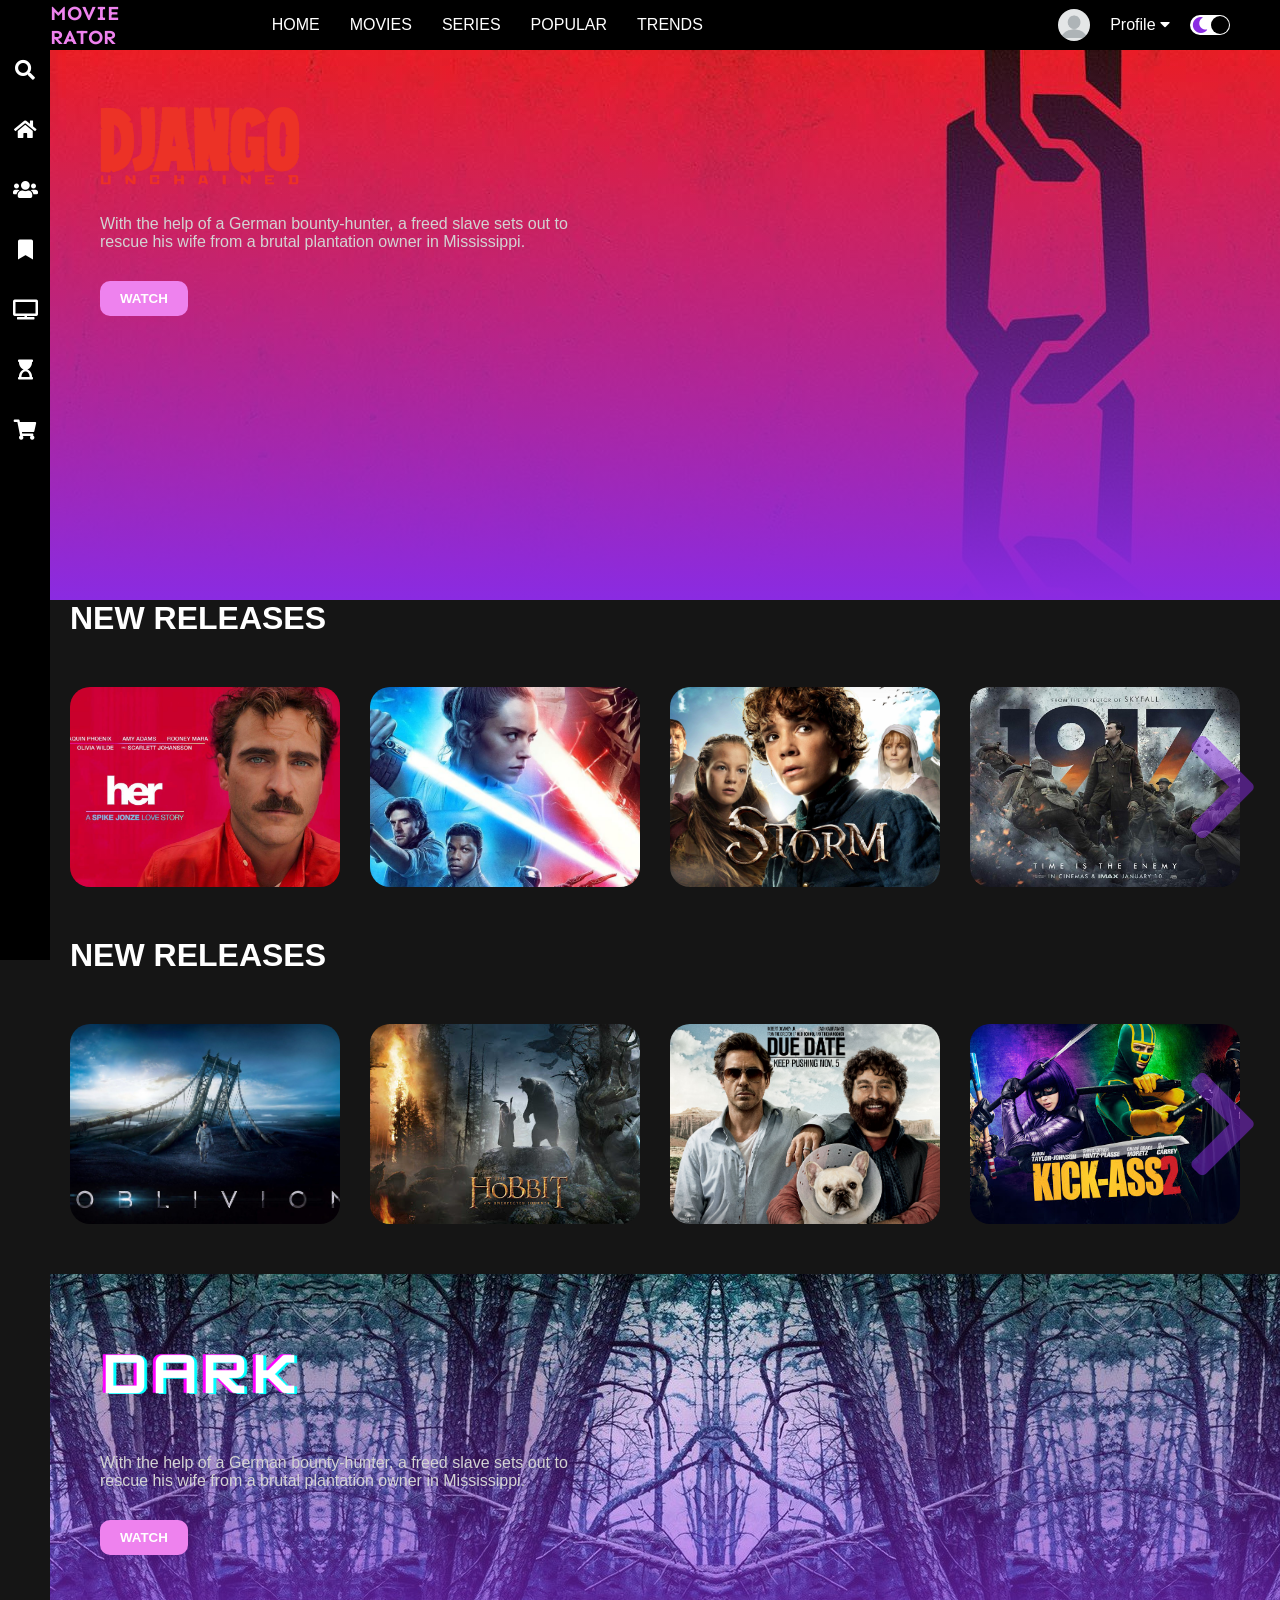
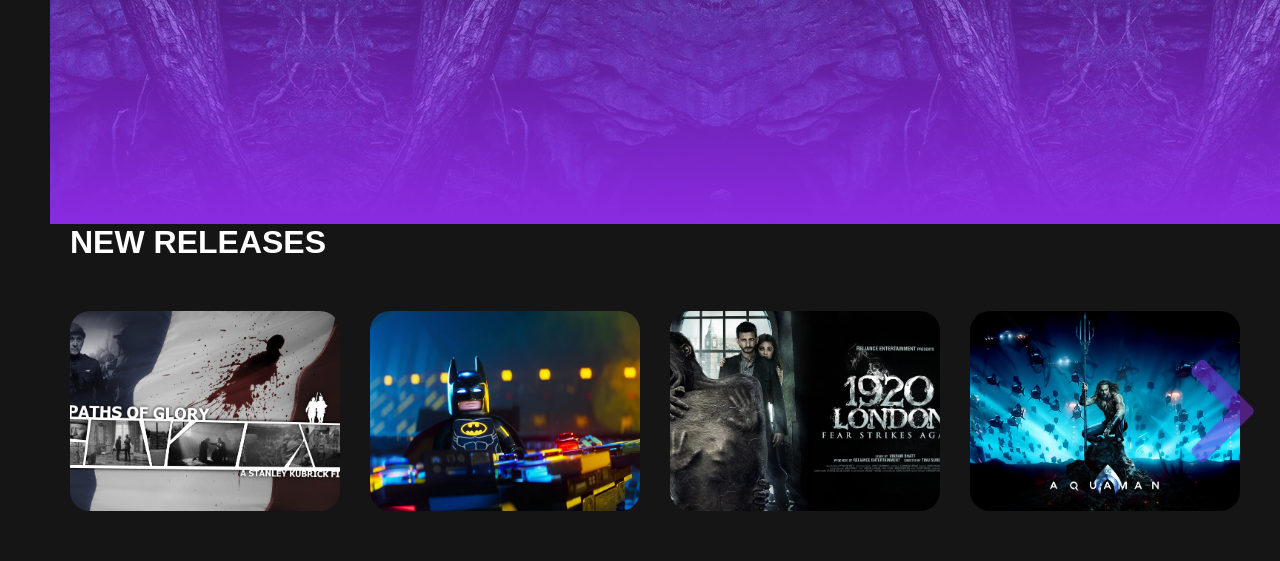
==== commit 2edfca0f: "1st 5 movie titles and descriptions updated" ====
--- a/MOVIE-DESIGN/index.html
+++ b/MOVIE-DESIGN/index.html
@@ -76,42 +76,35 @@
                             </div>
                             <div class="movie-list-item">
                                 <img class="movie-list-item-img" src="img/2.jpeg" alt="">
-                                <span class="movie-list-item-title">Her</span>
-                                <p class="movie-list-item-desc">Her questions the 
-                                    future of digital tools and humans' dependence on them, and while 
-                                    the ending of the heartfelt sci-fi movie does not offer any decisive moral 
-                                    lessons in technology use, it nudges viewers to consider the impact 
-                                    technology might have on human relationships.</p>
+                                <span class="movie-list-item-title">Star Wars: the last jedi</span>
+                                <p class="movie-list-item-desc">Explore the galaxy and experience the force with the latest installment
+                                    of the start wars saga today.
+                                </p>
                                     <button class="movie-list-item-button">WATCH</button>
                             </div>
                             <div class="movie-list-item">
                                 <img class="movie-list-item-img" src="img/3.jpg" alt="">
-                                <span class="movie-list-item-title">Her</span>
-                                <p class="movie-list-item-desc">Her questions the 
-                                    future of digital tools and humans' dependence on them, and while 
-                                    the ending of the heartfelt sci-fi movie does not offer any decisive moral 
-                                    lessons in technology use, it nudges viewers to consider the impact 
-                                    technology might have on human relationships.</p>
+                                <span class="movie-list-item-title">Storm: letter of fire</span>
+                                <p class="movie-list-item-desc">Aided by Marieke, a mysterious girl living in 
+                                    the underground sewers of Antwerp, Storm is caught in a race against time to 
+                                    save his father from death.
+                                </p>
                                     <button class="movie-list-item-button">WATCH</button>
                             </div>
                             <div class="movie-list-item">
                                 <img class="movie-list-item-img" src="img/4.jpg" alt="">
-                                <span class="movie-list-item-title">Her</span>
-                                <p class="movie-list-item-desc">Her questions the 
-                                    future of digital tools and humans' dependence on them, and while 
-                                    the ending of the heartfelt sci-fi movie does not offer any decisive moral 
-                                    lessons in technology use, it nudges viewers to consider the impact 
-                                    technology might have on human relationships.</p>
+                                <span class="movie-list-item-title">1917</span>
+                                <p class="movie-list-item-desc">Two soldiers, assigned the task of delivering a critical 
+                                    message to another battalion, risk their lives for the job in order 
+                                    to prevent them from stepping right into a deadly ambush.</p>
                                     <button class="movie-list-item-button">WATCH</button>
                             </div>
                             <div class="movie-list-item">
                                 <img class="movie-list-item-img" src="img/5.jpg" alt="">
-                                <span class="movie-list-item-title">Her</span>
-                                <p class="movie-list-item-desc">Her questions the 
-                                    future of digital tools and humans' dependence on them, and while 
-                                    the ending of the heartfelt sci-fi movie does not offer any decisive moral 
-                                    lessons in technology use, it nudges viewers to consider the impact 
-                                    technology might have on human relationships.</p>
+                                <span class="movie-list-item-title">Captain America: Civil War</span>
+                                <p class="movie-list-item-desc">When the collective governments decide to ratify the 
+                                    Sokovia Accords, a legal document that regulates superhuman activity, it leads 
+                                    to a discordance between Captain America and Iron Man.</p>
                                 <button class="movie-list-item-button">WATCH</button>
                             </div>
                             <div class="movie-list-item">
--- a/MOVIE-DESIGN/style.css
+++ b/MOVIE-DESIGN/style.css
@@ -11,7 +11,6 @@
     height: 50px;
     background-color: black;
     color: white;
-
 }
 
 .navbar-container{
@@ -82,6 +81,7 @@
     right: 1px;
     border-radius: 50%;
     cursor: pointer;
+    transition: 0.5s ease all;
 }
 .sidebar{
     width: 50px;
@@ -129,13 +129,12 @@
     font-weight: bold;
 }
 .movie-list-container{
-    padding: 20px;
+    padding: 0 20px;
 }
 .movie-list-wrapper{
     position: relative;
     overflow: hidden;
 }
-
 .movie-list{
     display: flex;
     align-items: center;
@@ -145,7 +144,6 @@
 }
 .movie-list-item{
     margin-right: 30px;
-    position: relative;
     position: relative;
 }
 .movie-list-item:hover .movie-list-item-img {
@@ -155,15 +153,6 @@
 }
 
 .movie-list-item:hover .movie-list-item-title, 
-.movie-list-item:hover .movie-list-item-desc,
-.movie-list-item:hover .movie-list-item-button{
-    opacity: 1;
-}
-
-    opacity: 0.5;
-}
-
-.movie-list-item:hover .movie-list-item-title,
 .movie-list-item:hover .movie-list-item-desc,
 .movie-list-item:hover .movie-list-item-button{
     opacity: 1;
@@ -174,4 +163,88 @@
     width: 270px;
     height: 200px;
     object-fit: cover;
+    border-radius: 20px;
+}
+.movie-list-item-title{
+    background-color: #333;
+    padding: 0 10px;
+    font-size: 32px;
+    font-weight: bold;
+    position: absolute;
+    top: 10%;
+    left: 50px;
+    opacity: 0;
+    transition: 1s all ease-in-out;
+}
+
+.movie-list-item-desc{
+    background-color: #333;
+    padding: 10px;
+    font-size: 14px;
+    position: absolute;
+    top: 30%;
+    left: 50px;
+    width: 230px;
+    opacity: 0;
+    transition: 1s all ease-in-out;
+}
+
+.movie-list-item-button{
+    padding: 10px;
+    background-color: blueviolet;
+    color: white;
+    border-radius: 10px;
+    outline: none;
+    border: none;
+    cursor: pointer;
+    position: absolute;
+    bottom: 20px;
+    left: 50px;
+    opacity: 0;
+    transition: 1s all ease-in-out;
+}
+
+.arrow{
+    font-size: 120px;
+    position: absolute;
+    top: 90px;
+    right: 0;
+    color: blueviolet;
+    opacity: .5;
+    cursor: pointer;
+}
+
+.container.active{
+    background-color: white;
+}
+
+.movie-list-title.active{
+    color: blueviolet;
+}
+
+.navbar.active{
+    background-color: white;
+    color: black; 
+}
+
+.navbar-container.active{
+    background-color: white;
+    color: black;     
+}
+
+.sidebar.active{
+    background-color: white;
+}
+
+.left-menu-icon.active{
+    color: black; 
+}
+
+.toggle.active{
+    background-color: black;
+}
+
+.toggle-ball.active{
+    background-color: white;
+    transform: translateX(-20px);
 }
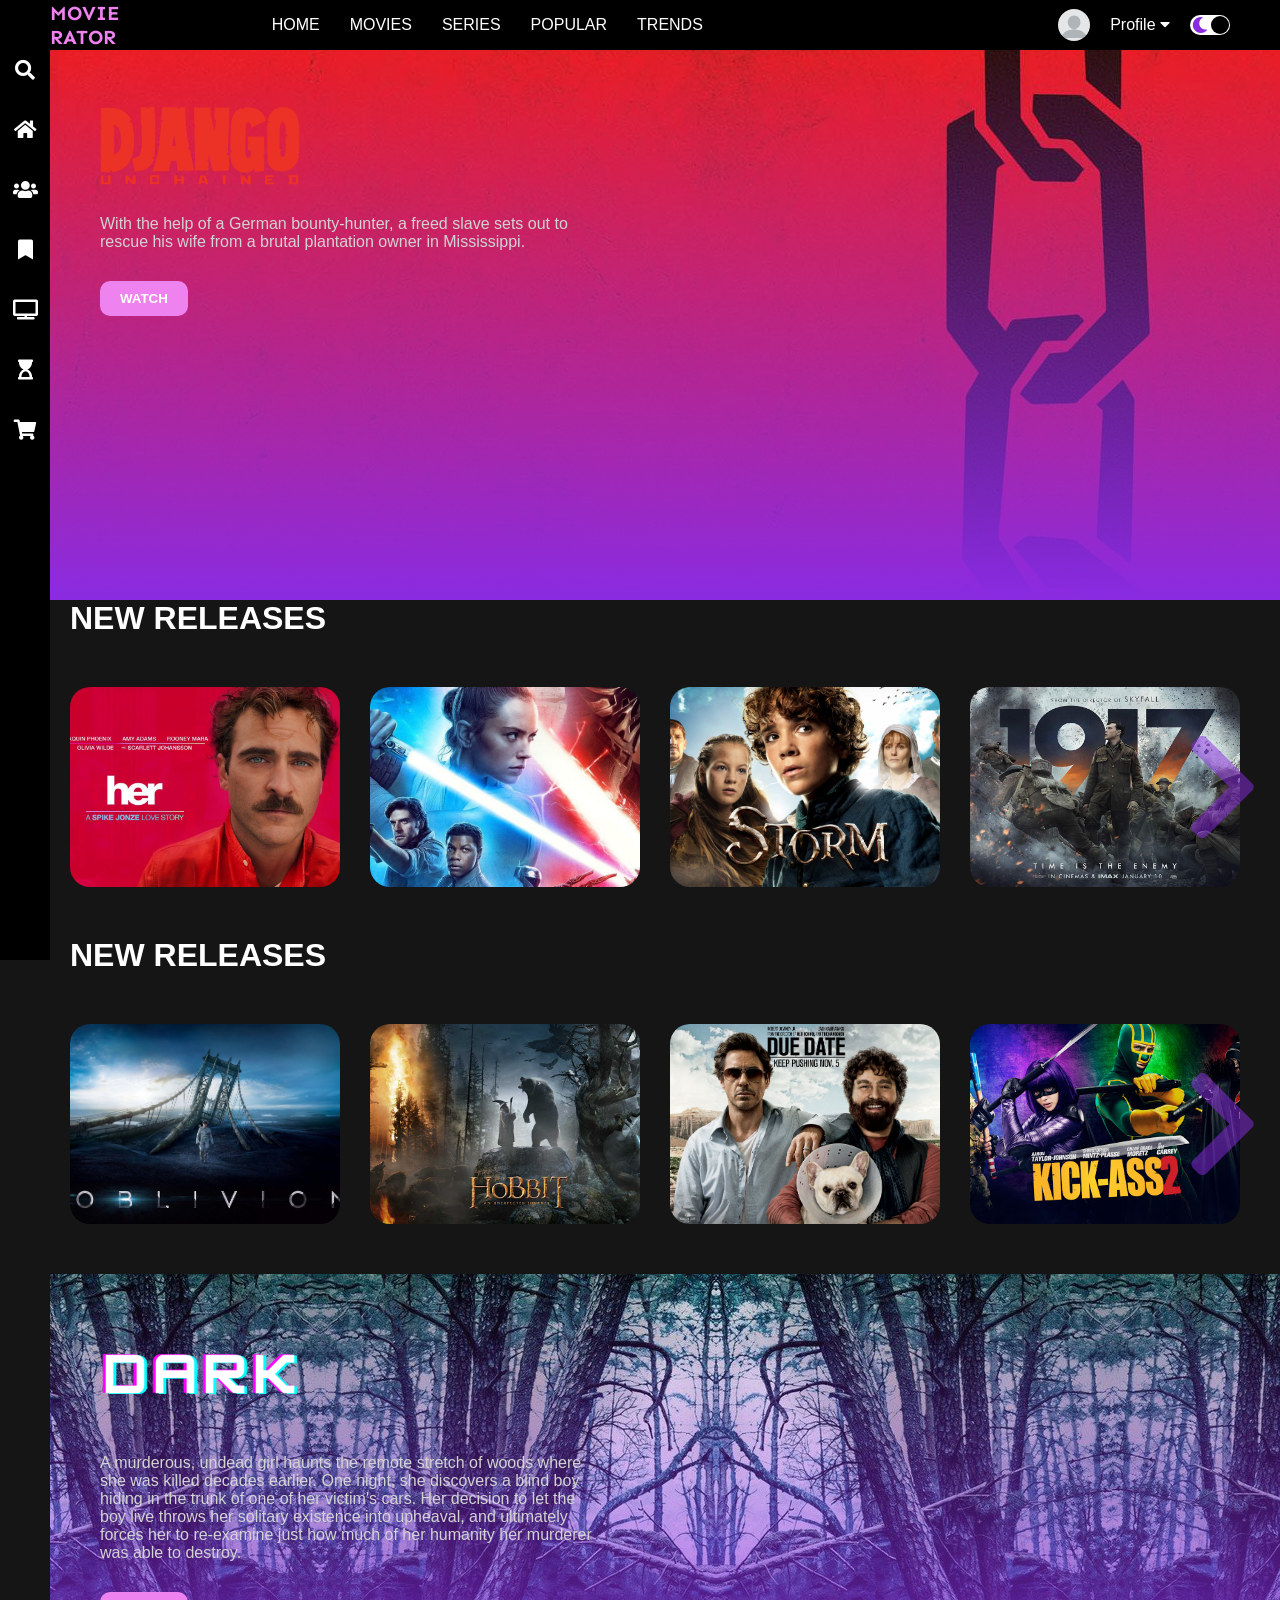
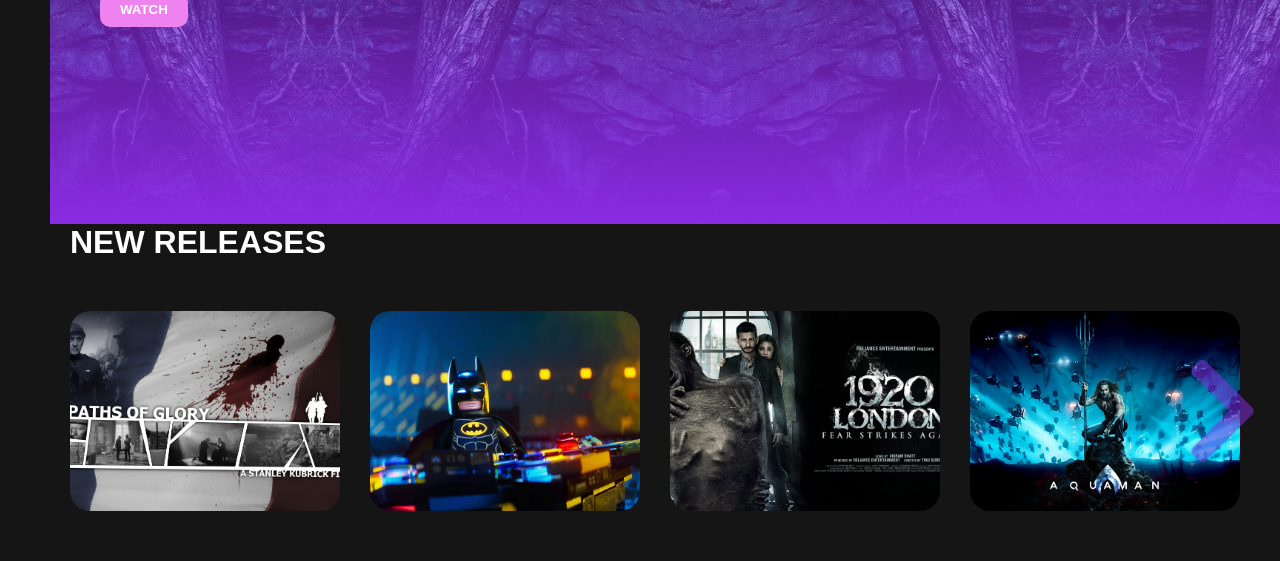
==== commit a91f7ee6: "final movie titles and descriptions" ====
--- a/MOVIE-DESIGN/index.html
+++ b/MOVIE-DESIGN/index.html
@@ -109,22 +109,18 @@
                             </div>
                             <div class="movie-list-item">
                                 <img class="movie-list-item-img" src="img/6.jpg" alt="">
-                                <span class="movie-list-item-title">Her</span>
-                                <p class="movie-list-item-desc">Her questions the 
-                                    future of digital tools and humans' dependence on them, and while 
-                                    the ending of the heartfelt sci-fi movie does not offer any decisive moral 
-                                    lessons in technology use, it nudges viewers to consider the impact 
-                                    technology might have on human relationships.</p>
+                                <span class="movie-list-item-title">Rampage</span>
+                                <p class="movie-list-item-desc">A primatologist teams up with a genetic engineer to 
+                                    stop a gigantic group of animals, including an albino gorilla whom he befriended, after 
+                                    the animals are exposed to an experimental pathogen.</p>
                                 <button class="movie-list-item-button">WATCH</button>
                             </div>
                             <div class="movie-list-item">
                                 <img class="movie-list-item-img" src="img/7.jpg" alt="">
-                                <span class="movie-list-item-title">Her</span>
-                                <p class="movie-list-item-desc">Her questions the 
-                                    future of digital tools and humans' dependence on them, and while 
-                                    the ending of the heartfelt sci-fi movie does not offer any decisive moral 
-                                    lessons in technology use, it nudges viewers to consider the impact 
-                                    technology might have on human relationships.</p>
+                                <span class="movie-list-item-title">Ender's Game</span>
+                                <p class="movie-list-item-desc">Ender Wiggin, a brilliant young strategist, is recruited by 
+                                    the International Military to lead the force defending Earth from a genocidal 
+                                    alien race bent on annihilating humankind.</p>
                                 <button class="movie-list-item-button">WATCH</button>
                             </div>
                         </div>
@@ -137,62 +133,50 @@
                         <div class="movie-list">
                             <div class="movie-list-item">
                                 <img class="movie-list-item-img" src="img/8.jpg" alt="">
-                                <span class="movie-list-item-title">Her</span>
-                                <p class="movie-list-item-desc">Her questions the 
-                                    future of digital tools and humans' dependence on them, and while 
-                                    the ending of the heartfelt sci-fi movie does not offer any decisive moral 
-                                    lessons in technology use, it nudges viewers to consider the impact 
-                                    technology might have on human relationships.</p>
+                                <span class="movie-list-item-title">Oblivion</span>
+                                <p class="movie-list-item-desc">Jack Harper, a drone repairman stationed on Earth that 
+                                    has been ravaged by war with extraterrestrials, questions his identity after 
+                                    rescuing the woman who keeps appearing in his dreams.</p>
                                 <button class="movie-list-item-button">WATCH</button>
                             </div>
                             <div class="movie-list-item">
                                 <img class="movie-list-item-img" src="img/9.jpg" alt="">
-                                <span class="movie-list-item-title">Her</span>
-                                <p class="movie-list-item-desc">Her questions the 
-                                    future of digital tools and humans' dependence on them, and while 
-                                    the ending of the heartfelt sci-fi movie does not offer any decisive moral 
-                                    lessons in technology use, it nudges viewers to consider the impact 
-                                    technology might have on human relationships.</p>
+                                <span class="movie-list-item-title">The Hobbit: An Unexpected Journey</span>
+                                <p class="movie-list-item-desc">Bilbo Baggins, a hobbit, finds himself accompanying 
+                                    a group of dwarves and a wizard on their journey to reclaim the Kingdom of Erebor 
+                                    from the clutches of Smaug, an evil dragon.</p>
                                 <button class="movie-list-item-button">WATCH</button>
                             </div>
                             <div class="movie-list-item">
                                 <img class="movie-list-item-img" src="img/10.jpg" alt="">
-                                <span class="movie-list-item-title">Her</span>
-                                <p class="movie-list-item-desc">Her questions the 
-                                    future of digital tools and humans' dependence on them, and while 
-                                    the ending of the heartfelt sci-fi movie does not offer any decisive moral 
-                                    lessons in technology use, it nudges viewers to consider the impact 
-                                    technology might have on human relationships.</p>
+                                <span class="movie-list-item-title">Due Date</span>
+                                <p class="movie-list-item-desc">Peter Highman must reach Los Angeles to make it in 
+                                    time for his child's birth. However, he is forced to travel with Ethan, an aspiring 
+                                    actor, who frequently lands him in trouble.</p>
                                     <button class="movie-list-item-button">WATCH</button>
                             </div>
                             <div class="movie-list-item">
                                 <img class="movie-list-item-img" src="img/11.jpg" alt="">
-                                <span class="movie-list-item-title">Her</span>
-                                <p class="movie-list-item-desc">Her questions the 
-                                    future of digital tools and humans' dependence on them, and while 
-                                    the ending of the heartfelt sci-fi movie does not offer any decisive moral 
-                                    lessons in technology use, it nudges viewers to consider the impact 
-                                    technology might have on human relationships.</p>
+                                <span class="movie-list-item-title">Kick-Ass 2</span>
+                                <p class="movie-list-item-desc">Kick-Ass, a superhero in high school, is forced to join 
+                                    new heroes and old allies in order to fight his old nemesis, Red Mist, when he forms a team 
+                                    of supervillains to get revenge against him.</p>
                                     <button class="movie-list-item-button">WATCH</button>
                             </div>
                             <div class="movie-list-item">
                                 <img class="movie-list-item-img" src="img/12.jpg" alt="">
-                                <span class="movie-list-item-title">Her</span>
-                                <p class="movie-list-item-desc">Her questions the 
-                                    future of digital tools and humans' dependence on them, and while 
-                                    the ending of the heartfelt sci-fi movie does not offer any decisive moral 
-                                    lessons in technology use, it nudges viewers to consider the impact 
-                                    technology might have on human relationships.</p>
+                                <span class="movie-list-item-title">Emoji Movie</span>
+                                <p class="movie-list-item-desc">Gene, a multi-expression emoji, gets sentenced to be 
+                                    deleted after he messes up a message his user Alex sends to his crush. Gene escapes the 
+                                    agents sent to destroy him and accepts his uniqueness.</p>
                                 <button class="movie-list-item-button">WATCH</button>
                             </div>
                             <div class="movie-list-item">
                                 <img class="movie-list-item-img" src="img/13.jpg" alt="">
-                                <span class="movie-list-item-title">Her</span>
-                                <p class="movie-list-item-desc">Her questions the 
-                                    future of digital tools and humans' dependence on them, and while 
-                                    the ending of the heartfelt sci-fi movie does not offer any decisive moral 
-                                    lessons in technology use, it nudges viewers to consider the impact 
-                                    technology might have on human relationships.</p>
+                                <span class="movie-list-item-title">1920</span>
+                                <p class="movie-list-item-desc">Arjun falls in love with Lisa and abandons his family 
+                                    and faith for her. They move to a manor in Palampur but when Lisa gets possessed 
+                                    by a demonic spirit, Arjun must save her.</p>
                                 <button class="movie-list-item-button">WATCH</button>
                             </div>
                         </div>
@@ -203,10 +187,11 @@
                 style="background: linear-gradient(to bottom, rgba(0,0,0,0), blueviolet), url('img/f-2.jpg');"
                 >
                     <img class="featured-title" src="img/f-t-2.png" alt="">
-                    <p class="featured-desc">With the help 
-                        of a German bounty-hunter, a freed slave 
-                        sets out to rescue his wife from a brutal 
-                        plantation owner in Mississippi.</p>   
+                    <p class="featured-desc">A murderous, undead girl haunts the remote stretch of woods where she 
+                        was killed decades earlier. One night, she discovers a blind boy hiding in the trunk of one of 
+                        her victim's cars. Her decision to let the boy live throws her solitary existence into upheaval,
+                        and ultimately forces her to re-examine just how much of her humanity her murderer was able to destroy.
+                    </p>   
                     <button class="featured-button">WATCH</button>         
                 </div>
                 <div class="movie-list-container">
@@ -215,62 +200,48 @@
                         <div class="movie-list">                         
                             <div class="movie-list-item">
                                 <img class="movie-list-item-img" src="img/14.jpg" alt="">
-                                <span class="movie-list-item-title">Her</span>
-                                <p class="movie-list-item-desc">Her questions the 
-                                    future of digital tools and humans' dependence on them, and while 
-                                    the ending of the heartfelt sci-fi movie does not offer any decisive moral 
-                                    lessons in technology use, it nudges viewers to consider the impact 
-                                    technology might have on human relationships.</p>
+                                <span class="movie-list-item-title">Paths of Glory</span>
+                                <p class="movie-list-item-desc">During World War I, the French soldiers refuse to go in 
+                                    for a suicidal attack. Later, Colonel Dax stands up in their favor and defends them 
+                                    against the charge of timidity in a court.</p>
                                 <button class="movie-list-item-button">WATCH</button>
                             </div>
                             <div class="movie-list-item">
                                 <img class="movie-list-item-img" src="img/15.jpg" alt="">
-                                <span class="movie-list-item-title">Her</span>
-                                <p class="movie-list-item-desc">Her questions the 
-                                    future of digital tools and humans' dependence on them, and while 
-                                    the ending of the heartfelt sci-fi movie does not offer any decisive moral 
-                                    lessons in technology use, it nudges viewers to consider the impact 
-                                    technology might have on human relationships.</p>
+                                <span class="movie-list-item-title">The LEGO Batman Movie</span>
+                                <p class="movie-list-item-desc">Batman works together with his ward, Robin, and the police 
+                                    commissioner's daughter, Barbara, to foil Joker's plans of taking over Gotham City.</p>
                                 <button class="movie-list-item-button">WATCH</button>
                             </div>
                             <div class="movie-list-item">
                                 <img class="movie-list-item-img" src="img/16.jpg" alt="">
-                                <span class="movie-list-item-title">Her</span>
-                                <p class="movie-list-item-desc">Her questions the 
-                                    future of digital tools and humans' dependence on them, and while 
-                                    the ending of the heartfelt sci-fi movie does not offer any decisive moral 
-                                    lessons in technology use, it nudges viewers to consider the impact 
-                                    technology might have on human relationships.</p>
+                                <span class="movie-list-item-title">1920 London</span>
+                                <p class="movie-list-item-desc">Shivangi, a princess, is married to Veer who gets 
+                                    possessed by an evil witch. She seeks the help of Jai, an exorcist and her 
+                                    ex-lover, to rid Veer of the dark influence.</p>
                                 <button class="movie-list-item-button">WATCH</button>
                             </div>
                             <div class="movie-list-item">
                                 <img class="movie-list-item-img" src="img/17.jpg" alt="">
-                                <span class="movie-list-item-title">Her</span>
-                                <p class="movie-list-item-desc">Her questions the 
-                                    future of digital tools and humans' dependence on them, and while 
-                                    the ending of the heartfelt sci-fi movie does not offer any decisive moral 
-                                    lessons in technology use, it nudges viewers to consider the impact 
-                                    technology might have on human relationships.</p>
+                                <span class="movie-list-item-title">Aquaman</span>
+                                <p class="movie-list-item-desc">Half-human, half-Atlantean Arthur Curry must take his 
+                                    rightful place as the king of Atlantis and prevent a large-scale conflict from breaking out 
+                                    between the underwater kingdom and the surface world.</p>
                                 <button class="movie-list-item-button">WATCH</button>
                             </div>
                             <div class="movie-list-item">
                                 <img class="movie-list-item-img" src="img/18.jpg" alt="">
-                                <span class="movie-list-item-title">Her</span>
-                                <p class="movie-list-item-desc">Her questions the 
-                                    future of digital tools and humans' dependence on them, and while 
-                                    the ending of the heartfelt sci-fi movie does not offer any decisive moral 
-                                    lessons in technology use, it nudges viewers to consider the impact 
-                                    technology might have on human relationships.</p>
+                                <span class="movie-list-item-title">Fairy Tail: Dragon Cry</span>
+                                <p class="movie-list-item-desc">Natsu and his friends travel to the island kingdom of Stella 
+                                    to recapture the Dragon Cry, a magical artefact with enough power to destroy the world.</p>
                                 <button class="movie-list-item-button">WATCH</button>
                             </div>
                             <div class="movie-list-item">
                                 <img class="movie-list-item-img" src="img/19.jpg" alt="">
-                                <span class="movie-list-item-title">Her</span>
-                                <p class="movie-list-item-desc">Her questions the 
-                                    future of digital tools and humans' dependence on them, and while 
-                                    the ending of the heartfelt sci-fi movie does not offer any decisive moral 
-                                    lessons in technology use, it nudges viewers to consider the impact 
-                                    technology might have on human relationships.</p>
+                                <span class="movie-list-item-title">The Amazing Spider-Man 2</span>
+                                <p class="movie-list-item-desc">As Peter Parker safeguards New York City from criminals, a set 
+                                    of circumstances leads to Peter battling against Electro, a powerful enemy. Peter realises 
+                                    that Oscorp is the entity that links his foes.</p>
                                 <button class="movie-list-item-button">WATCH</button>
                             </div>
                         </div>
